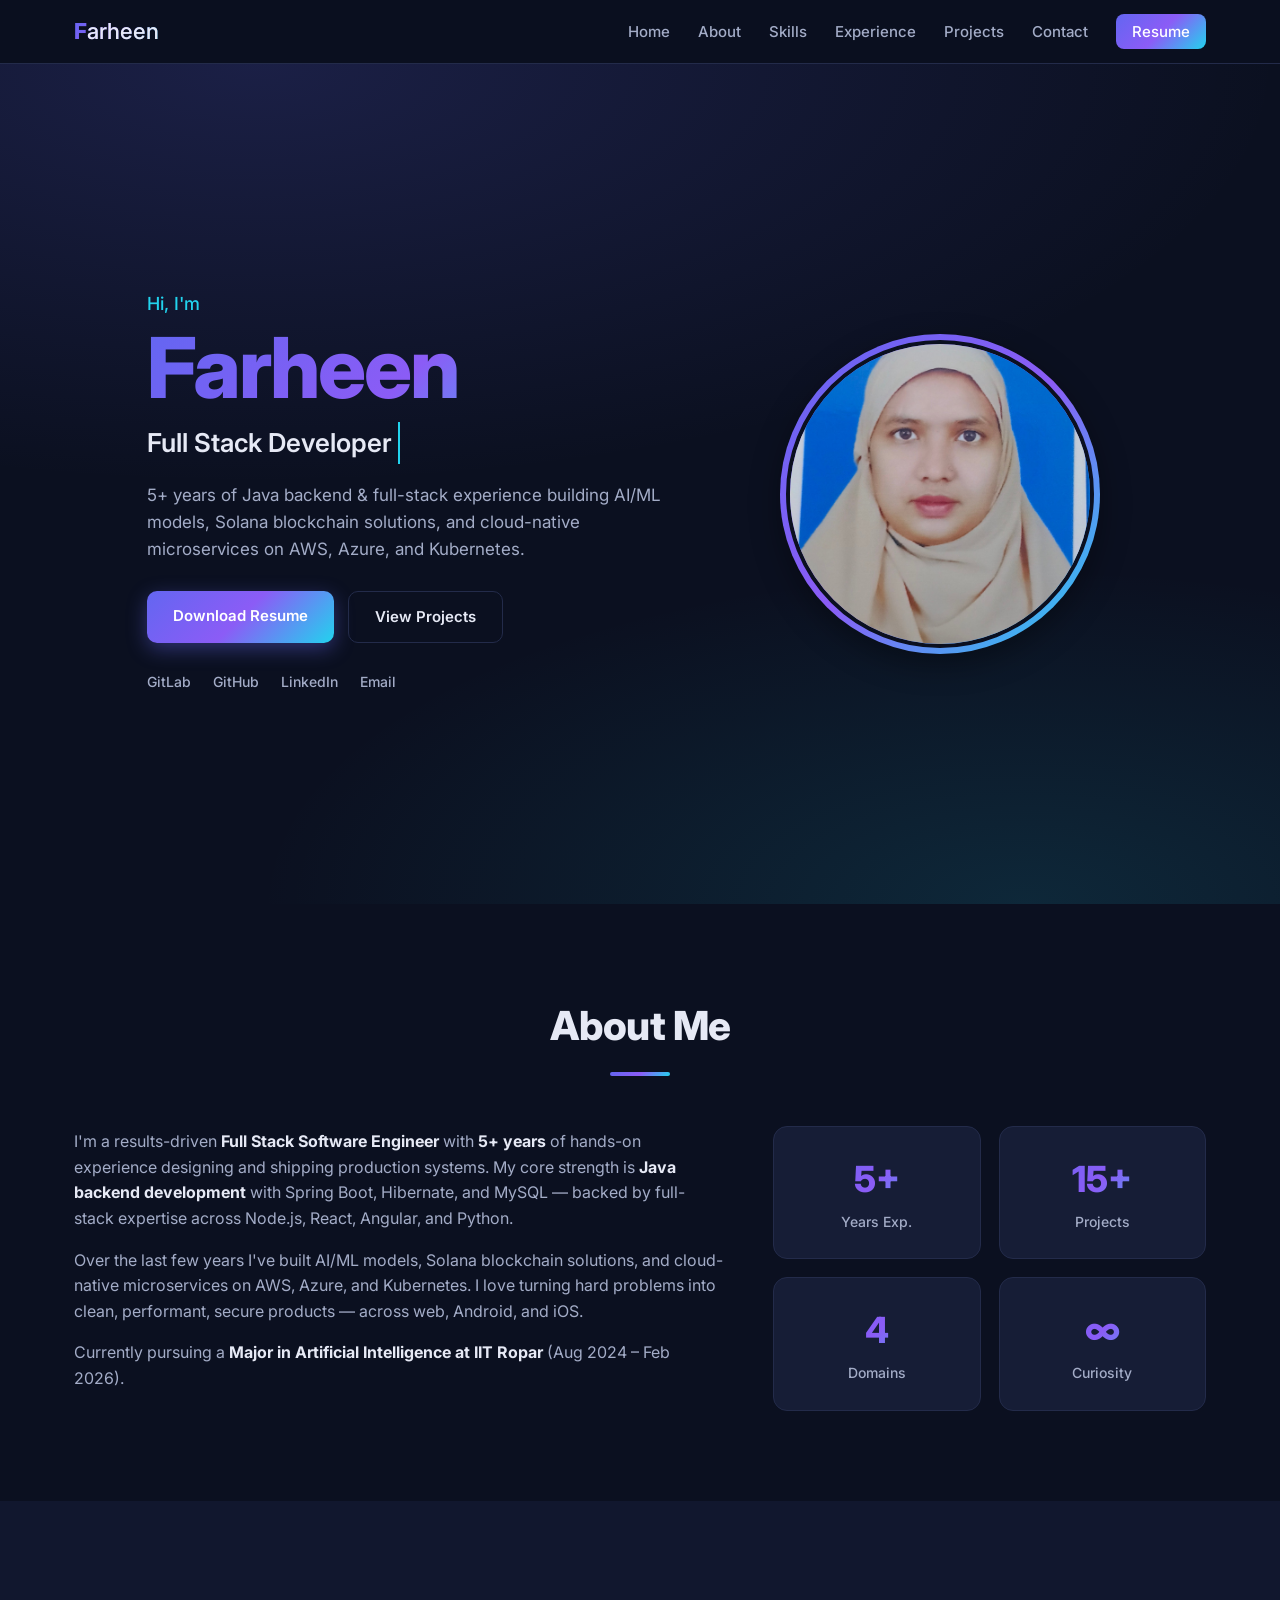
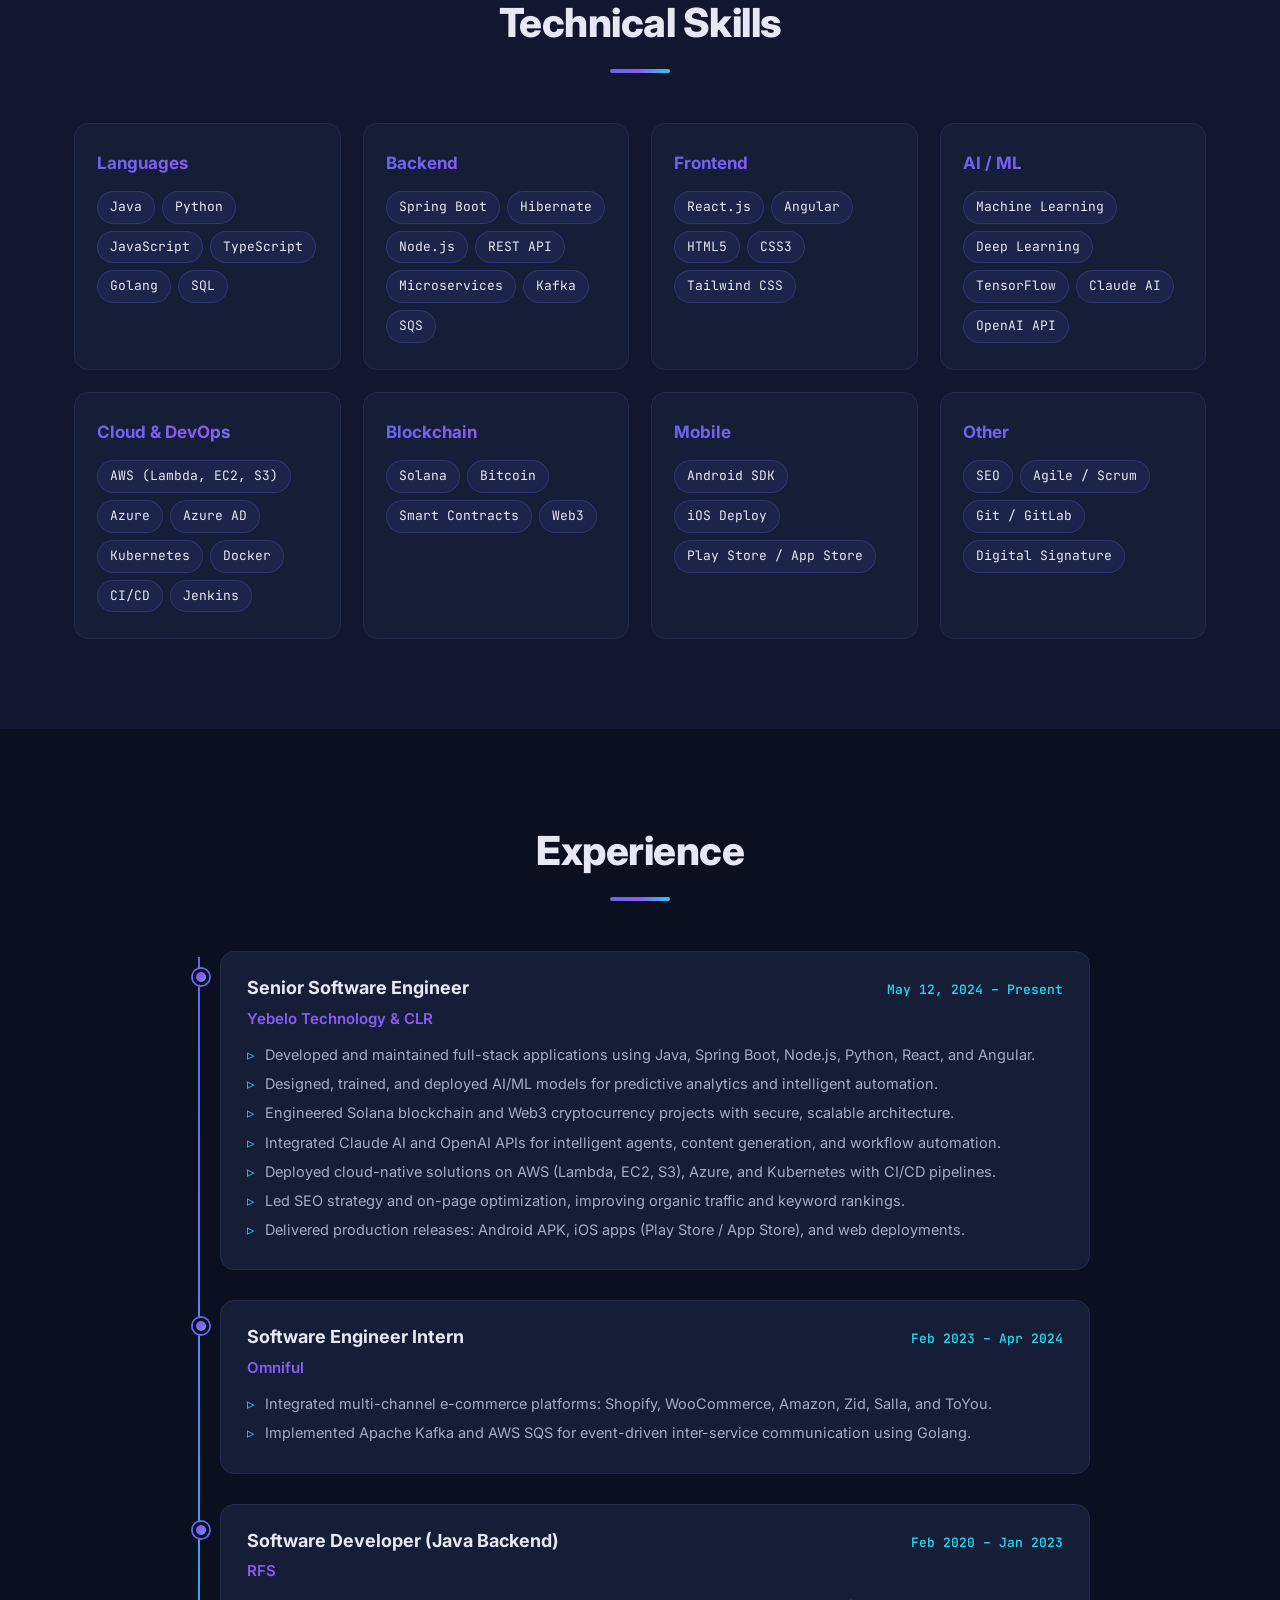
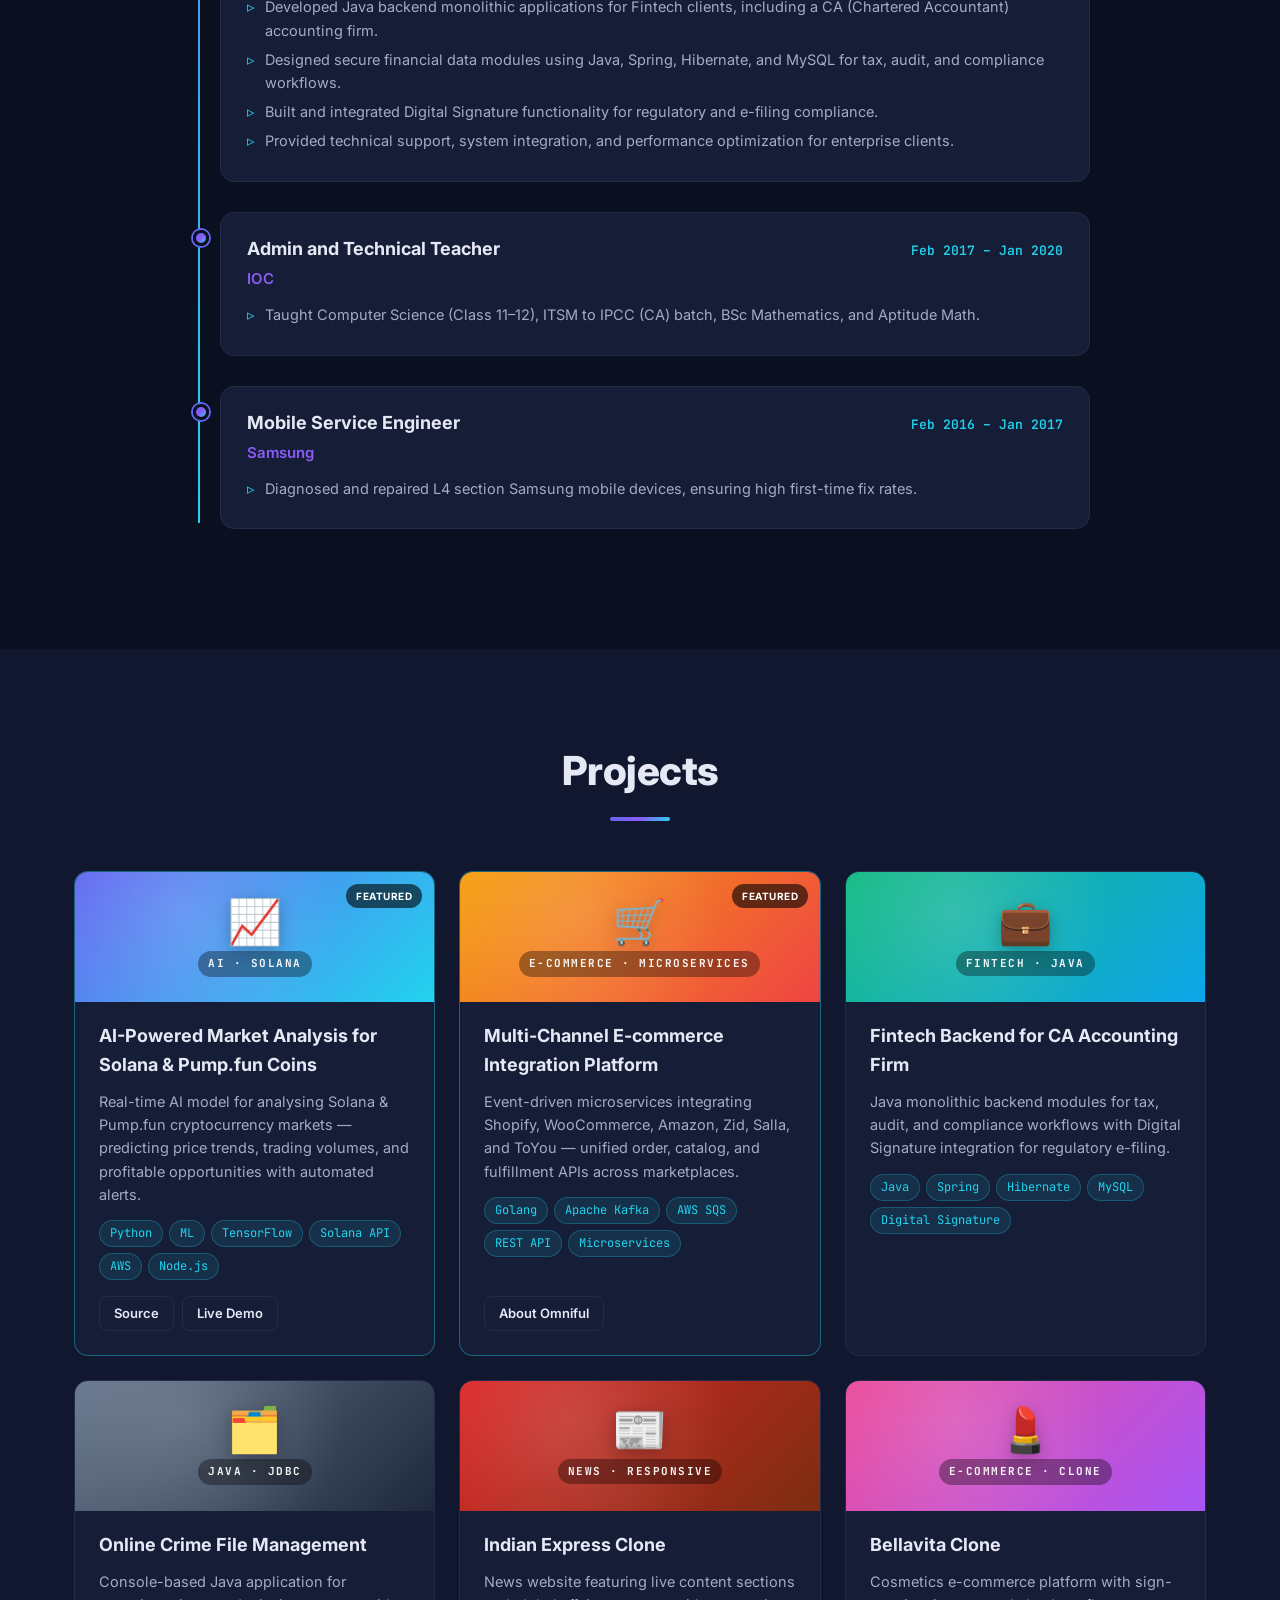
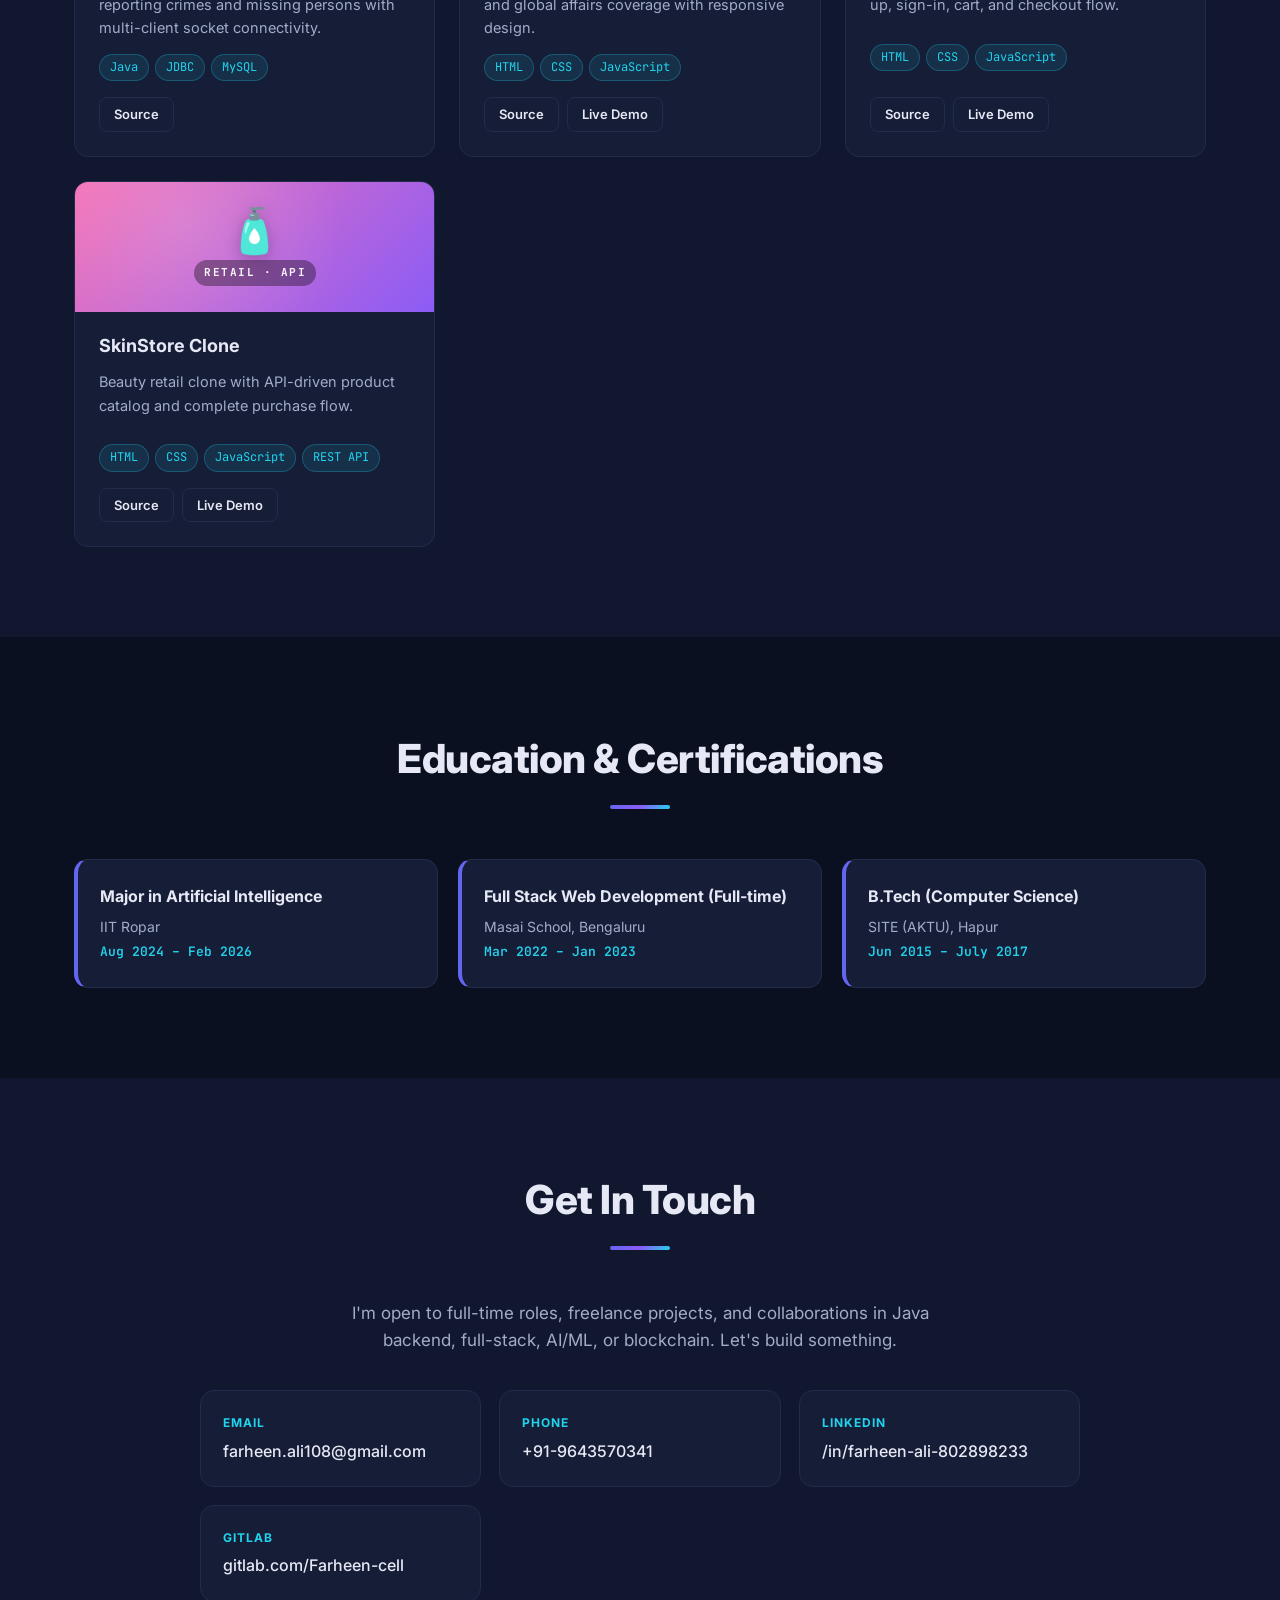
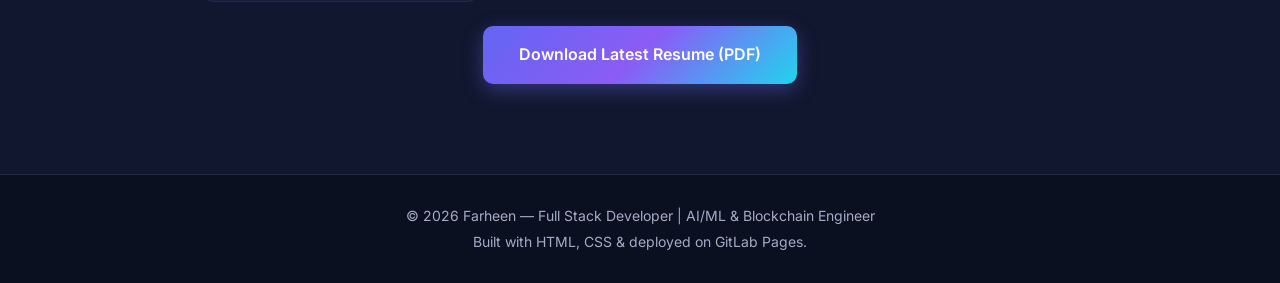
==== index.html @ 952d4a9a "Initial portfolio deployment to GitHub Pages" ====
<!DOCTYPE html>
<html lang="en">
<head>
<meta charset="UTF-8">
<meta name="viewport" content="width=device-width, initial-scale=1.0">
<title>Farheen — Full Stack Developer | AI/ML & Blockchain Engineer</title>
<meta name="description" content="Farheen — Full Stack Software Engineer with 5+ years of experience in Java, Spring Boot, Node.js, React, Python, AI/ML, and Solana blockchain.">
<link rel="stylesheet" href="styles.css">
<link rel="preconnect" href="https://fonts.googleapis.com">
<link rel="preconnect" href="https://fonts.gstatic.com" crossorigin>
<link href="https://fonts.googleapis.com/css2?family=Inter:wght@300;400;500;600;700;800&family=JetBrains+Mono:wght@400;500&display=swap" rel="stylesheet">
</head>
<body>

<!-- NAVIGATION -->
<nav class="nav">
  <div class="nav-inner">
    <a class="logo" href="#home">F<span>arheen</span></a>
    <ul class="nav-links">
      <li><a href="#home">Home</a></li>
      <li><a href="#about">About</a></li>
      <li><a href="#skills">Skills</a></li>
      <li><a href="#experience">Experience</a></li>
      <li><a href="#projects">Projects</a></li>
      <li><a href="#contact">Contact</a></li>
      <li><a class="nav-cta" href="resume/Farheen-Ali-Resume.pdf" target="_blank" rel="noopener">Resume</a></li>
    </ul>
    <button class="nav-toggle" aria-label="Toggle menu">&#9776;</button>
  </div>
</nav>

<!-- HERO -->
<section id="home" class="hero">
  <div class="container hero-grid">
    <div class="hero-text">
      <p class="hero-greet">Hi, I'm</p>
      <h1>Farheen</h1>
      <h2 class="typewriter">Full Stack Developer | AI/ML &amp; Blockchain Engineer</h2>
      <p class="hero-desc">
        5+ years of Java backend &amp; full-stack experience building AI/ML models, Solana blockchain
        solutions, and cloud-native microservices on AWS, Azure, and Kubernetes.
      </p>
      <div class="hero-cta">
        <a class="btn btn-primary" href="resume/Farheen-Ali-Resume.pdf" target="_blank" rel="noopener">Download Resume</a>
        <a class="btn btn-ghost" href="#projects">View Projects</a>
      </div>
      <div class="hero-socials">
        <a href="https://gitlab.com/Farheen-cell" target="_blank" rel="noopener" aria-label="GitLab">GitLab</a>
        <a href="https://github.com/Farheen-CLR" target="_blank" rel="noopener" aria-label="GitHub">GitHub</a>
        <a href="https://www.linkedin.com/in/farheen-ali-802898233" target="_blank" rel="noopener" aria-label="LinkedIn">LinkedIn</a>
        <a href="mailto:farheen.ali108@gmail.com" aria-label="Email">Email</a>
      </div>
    </div>
    <div class="hero-photo">
      <div class="photo-ring">
        <img src="assets/farheen.jpg" alt="Farheen">
      </div>
    </div>
  </div>
</section>

<!-- ABOUT -->
<section id="about" class="section">
  <div class="container">
    <h2 class="section-title">About Me</h2>
    <div class="about-grid">
      <div>
        <p>
          I'm a results-driven <strong>Full Stack Software Engineer</strong> with <strong>5+ years</strong> of
          hands-on experience designing and shipping production systems. My core strength is
          <strong>Java backend development</strong> with Spring Boot, Hibernate, and MySQL — backed by full-stack
          expertise across Node.js, React, Angular, and Python.
        </p>
        <p>
          Over the last few years I've built AI/ML models, Solana blockchain solutions, and cloud-native
          microservices on AWS, Azure, and Kubernetes. I love turning hard problems into clean,
          performant, secure products — across web, Android, and iOS.
        </p>
        <p>
          Currently pursuing a <strong>Major in Artificial Intelligence at IIT Ropar</strong> (Aug 2024 – Feb 2026).
        </p>
      </div>
      <div class="about-stats">
        <div class="stat"><span class="stat-num">5+</span><span class="stat-lbl">Years Exp.</span></div>
        <div class="stat"><span class="stat-num">15+</span><span class="stat-lbl">Projects</span></div>
        <div class="stat"><span class="stat-num">4</span><span class="stat-lbl">Domains</span></div>
        <div class="stat"><span class="stat-num">∞</span><span class="stat-lbl">Curiosity</span></div>
      </div>
    </div>
  </div>
</section>

<!-- SKILLS -->
<section id="skills" class="section section-alt">
  <div class="container">
    <h2 class="section-title">Technical Skills</h2>
    <div class="skills-grid">
      <div class="skill-card">
        <h3>Languages</h3>
        <ul><li>Java</li><li>Python</li><li>JavaScript</li><li>TypeScript</li><li>Golang</li><li>SQL</li></ul>
      </div>
      <div class="skill-card">
        <h3>Backend</h3>
        <ul><li>Spring Boot</li><li>Hibernate</li><li>Node.js</li><li>REST API</li><li>Microservices</li><li>Kafka</li><li>SQS</li></ul>
      </div>
      <div class="skill-card">
        <h3>Frontend</h3>
        <ul><li>React.js</li><li>Angular</li><li>HTML5</li><li>CSS3</li><li>Tailwind CSS</li></ul>
      </div>
      <div class="skill-card">
        <h3>AI / ML</h3>
        <ul><li>Machine Learning</li><li>Deep Learning</li><li>TensorFlow</li><li>Claude AI</li><li>OpenAI API</li></ul>
      </div>
      <div class="skill-card">
        <h3>Cloud &amp; DevOps</h3>
        <ul><li>AWS (Lambda, EC2, S3)</li><li>Azure</li><li>Azure AD</li><li>Kubernetes</li><li>Docker</li><li>CI/CD</li><li>Jenkins</li></ul>
      </div>
      <div class="skill-card">
        <h3>Blockchain</h3>
        <ul><li>Solana</li><li>Bitcoin</li><li>Smart Contracts</li><li>Web3</li></ul>
      </div>
      <div class="skill-card">
        <h3>Mobile</h3>
        <ul><li>Android SDK</li><li>iOS Deploy</li><li>Play Store / App Store</li></ul>
      </div>
      <div class="skill-card">
        <h3>Other</h3>
        <ul><li>SEO</li><li>Agile / Scrum</li><li>Git / GitLab</li><li>Digital Signature</li></ul>
      </div>
    </div>
  </div>
</section>

<!-- EXPERIENCE -->
<section id="experience" class="section">
  <div class="container">
    <h2 class="section-title">Experience</h2>
    <div class="timeline">

      <div class="t-item">
        <div class="t-dot"></div>
        <div class="t-card">
          <div class="t-head">
            <h3>Senior Software Engineer</h3>
            <span class="t-date">May 12, 2024 – Present</span>
          </div>
          <p class="t-company">Yebelo Technology &amp; CLR</p>
          <ul>
            <li>Developed and maintained full-stack applications using Java, Spring Boot, Node.js, Python, React, and Angular.</li>
            <li>Designed, trained, and deployed AI/ML models for predictive analytics and intelligent automation.</li>
            <li>Engineered Solana blockchain and Web3 cryptocurrency projects with secure, scalable architecture.</li>
            <li>Integrated Claude AI and OpenAI APIs for intelligent agents, content generation, and workflow automation.</li>
            <li>Deployed cloud-native solutions on AWS (Lambda, EC2, S3), Azure, and Kubernetes with CI/CD pipelines.</li>
            <li>Led SEO strategy and on-page optimization, improving organic traffic and keyword rankings.</li>
            <li>Delivered production releases: Android APK, iOS apps (Play Store / App Store), and web deployments.</li>
          </ul>
        </div>
      </div>

      <div class="t-item">
        <div class="t-dot"></div>
        <div class="t-card">
          <div class="t-head">
            <h3>Software Engineer Intern</h3>
            <span class="t-date">Feb 2023 – Apr 2024</span>
          </div>
          <p class="t-company">Omniful</p>
          <ul>
            <li>Integrated multi-channel e-commerce platforms: Shopify, WooCommerce, Amazon, Zid, Salla, and ToYou.</li>
            <li>Implemented Apache Kafka and AWS SQS for event-driven inter-service communication using Golang.</li>
          </ul>
        </div>
      </div>

      <div class="t-item">
        <div class="t-dot"></div>
        <div class="t-card">
          <div class="t-head">
            <h3>Software Developer (Java Backend)</h3>
            <span class="t-date">Feb 2020 – Jan 2023</span>
          </div>
          <p class="t-company">RFS</p>
          <ul>
            <li>Developed Java backend monolithic applications for Fintech clients, including a CA (Chartered Accountant) accounting firm.</li>
            <li>Designed secure financial data modules using Java, Spring, Hibernate, and MySQL for tax, audit, and compliance workflows.</li>
            <li>Built and integrated Digital Signature functionality for regulatory and e-filing compliance.</li>
            <li>Provided technical support, system integration, and performance optimization for enterprise clients.</li>
          </ul>
        </div>
      </div>

      <div class="t-item">
        <div class="t-dot"></div>
        <div class="t-card">
          <div class="t-head">
            <h3>Admin and Technical Teacher</h3>
            <span class="t-date">Feb 2017 – Jan 2020</span>
          </div>
          <p class="t-company">IOC</p>
          <ul>
            <li>Taught Computer Science (Class 11–12), ITSM to IPCC (CA) batch, BSc Mathematics, and Aptitude Math.</li>
          </ul>
        </div>
      </div>

      <div class="t-item">
        <div class="t-dot"></div>
        <div class="t-card">
          <div class="t-head">
            <h3>Mobile Service Engineer</h3>
            <span class="t-date">Feb 2016 – Jan 2017</span>
          </div>
          <p class="t-company">Samsung</p>
          <ul>
            <li>Diagnosed and repaired L4 section Samsung mobile devices, ensuring high first-time fix rates.</li>
          </ul>
        </div>
      </div>

    </div>
  </div>
</section>

<!-- PROJECTS -->
<section id="projects" class="section section-alt">
  <div class="container">
    <h2 class="section-title">Projects</h2>
    <div class="projects-grid">

      <article class="proj-card featured">
        <div class="proj-hero hero-ai">
          <span class="hero-emoji">📈</span>
          <span class="hero-label">AI · Solana</span>
        </div>
        <div class="proj-tag">Featured</div>
        <h3>AI-Powered Market Analysis for Solana &amp; Pump.fun Coins</h3>
        <p>Real-time AI model for analysing Solana &amp; Pump.fun cryptocurrency markets — predicting price trends, trading volumes, and profitable opportunities with automated alerts.</p>
        <ul class="stack"><li>Python</li><li>ML</li><li>TensorFlow</li><li>Solana API</li><li>AWS</li><li>Node.js</li></ul>
        <div class="proj-links">
          <a href="https://gitlab.com/Farheen-cell/my-ai-projects" target="_blank" rel="noopener">Source</a>
          <a href="https://farheen-cell-my-ai-projects.onrender.com" target="_blank" rel="noopener">Live Demo</a>
        </div>
      </article>

      <article class="proj-card featured">
        <div class="proj-hero hero-ecom">
          <span class="hero-emoji">🛒</span>
          <span class="hero-label">E-commerce · Microservices</span>
        </div>
        <div class="proj-tag">Featured</div>
        <h3>Multi-Channel E-commerce Integration Platform</h3>
        <p>Event-driven microservices integrating Shopify, WooCommerce, Amazon, Zid, Salla, and ToYou — unified order, catalog, and fulfillment APIs across marketplaces.</p>
        <ul class="stack"><li>Golang</li><li>Apache Kafka</li><li>AWS SQS</li><li>REST API</li><li>Microservices</li></ul>
        <div class="proj-links">
          <a href="https://www.omniful.com" target="_blank" rel="noopener">About Omniful</a>
        </div>
      </article>

      <article class="proj-card">
        <div class="proj-hero hero-fintech">
          <span class="hero-emoji">💼</span>
          <span class="hero-label">Fintech · Java</span>
        </div>
        <h3>Fintech Backend for CA Accounting Firm</h3>
        <p>Java monolithic backend modules for tax, audit, and compliance workflows with Digital Signature integration for regulatory e-filing.</p>
        <ul class="stack"><li>Java</li><li>Spring</li><li>Hibernate</li><li>MySQL</li><li>Digital Signature</li></ul>
      </article>

      <article class="proj-card">
        <div class="proj-hero hero-crime">
          <span class="hero-emoji">🗂️</span>
          <span class="hero-label">Java · JDBC</span>
        </div>
        <h3>Online Crime File Management</h3>
        <p>Console-based Java application for reporting crimes and missing persons with multi-client socket connectivity.</p>
        <ul class="stack"><li>Java</li><li>JDBC</li><li>MySQL</li></ul>
        <div class="proj-links">
          <a href="https://github.com/Farheen-CLR/ultra-magic-8688" target="_blank" rel="noopener">Source</a>
        </div>
      </article>

      <article class="proj-card">
        <div class="proj-hero hero-news">
          <span class="hero-emoji">📰</span>
          <span class="hero-label">News · Responsive</span>
        </div>
        <h3>Indian Express Clone</h3>
        <p>News website featuring live content sections and global affairs coverage with responsive design.</p>
        <ul class="stack"><li>HTML</li><li>CSS</li><li>JavaScript</li></ul>
        <div class="proj-links">
          <a href="https://github.com/Farheen-CLR/Indian-Express-clone" target="_blank" rel="noopener">Source</a>
          <a href="https://farheen-clr.github.io/Indian-Express-clone/" target="_blank" rel="noopener">Live Demo</a>
        </div>
      </article>

      <article class="proj-card">
        <div class="proj-hero hero-cosmetics">
          <span class="hero-emoji">💄</span>
          <span class="hero-label">E-commerce · Clone</span>
        </div>
        <h3>Bellavita Clone</h3>
        <p>Cosmetics e-commerce platform with sign-up, sign-in, cart, and checkout flow.</p>
        <ul class="stack"><li>HTML</li><li>CSS</li><li>JavaScript</li></ul>
        <div class="proj-links">
          <a href="https://github.com/Farheen-CLR/bellavitaproject1" target="_blank" rel="noopener">Source</a>
          <a href="https://farheen-clr.github.io/bellavitaproject1/" target="_blank" rel="noopener">Live Demo</a>
        </div>
      </article>

      <article class="proj-card">
        <div class="proj-hero hero-beauty">
          <span class="hero-emoji">🧴</span>
          <span class="hero-label">Retail · API</span>
        </div>
        <h3>SkinStore Clone</h3>
        <p>Beauty retail clone with API-driven product catalog and complete purchase flow.</p>
        <ul class="stack"><li>HTML</li><li>CSS</li><li>JavaScript</li><li>REST API</li></ul>
        <div class="proj-links">
          <a href="https://github.com/Farheen-CLR/rhetorical-division-3531" target="_blank" rel="noopener">Source</a>
          <a href="https://farheen-clr.github.io/rhetorical-division-3531/" target="_blank" rel="noopener">Live Demo</a>
        </div>
      </article>

    </div>
  </div>
</section>

<!-- EDUCATION & CERTIFICATIONS -->
<section id="education" class="section">
  <div class="container">
    <h2 class="section-title">Education &amp; Certifications</h2>
    <div class="edu-grid">
      <div class="edu-card">
        <h3>Major in Artificial Intelligence</h3>
        <p class="inst">IIT Ropar</p>
        <p class="date">Aug 2024 – Feb 2026</p>
      </div>
      <div class="edu-card">
        <h3>Full Stack Web Development (Full-time)</h3>
        <p class="inst">Masai School, Bengaluru</p>
        <p class="date">Mar 2022 – Jan 2023</p>
      </div>
      <div class="edu-card">
        <h3>B.Tech (Computer Science)</h3>
        <p class="inst">SITE (AKTU), Hapur</p>
        <p class="date">Jun 2015 – July 2017</p>
      </div>
    </div>
  </div>
</section>

<!-- CONTACT -->
<section id="contact" class="section section-alt">
  <div class="container contact-wrap">
    <h2 class="section-title">Get In Touch</h2>
    <p class="contact-lead">I'm open to full-time roles, freelance projects, and collaborations in Java backend, full-stack, AI/ML, or blockchain. Let's build something.</p>
    <div class="contact-grid">
      <a class="contact-card" href="mailto:farheen.ali108@gmail.com">
        <div class="c-label">Email</div>
        <div class="c-value">farheen.ali108@gmail.com</div>
      </a>
      <a class="contact-card" href="tel:+919643570341">
        <div class="c-label">Phone</div>
        <div class="c-value">+91-9643570341</div>
      </a>
      <a class="contact-card" href="https://www.linkedin.com/in/farheen-ali-802898233" target="_blank" rel="noopener">
        <div class="c-label">LinkedIn</div>
        <div class="c-value">/in/farheen-ali-802898233</div>
      </a>
      <a class="contact-card" href="https://gitlab.com/Farheen-cell" target="_blank" rel="noopener">
        <div class="c-label">GitLab</div>
        <div class="c-value">gitlab.com/Farheen-cell</div>
      </a>
    </div>
    <a class="btn btn-primary big" href="resume/Farheen-Ali-Resume.pdf" target="_blank" rel="noopener">Download Latest Resume (PDF)</a>
  </div>
</section>

<footer class="footer">
  <div class="container">
    <p>&copy; <span id="year"></span> Farheen — Full Stack Developer | AI/ML &amp; Blockchain Engineer</p>
    <p class="footer-sub">Built with HTML, CSS &amp; deployed on GitLab Pages.</p>
  </div>
</footer>

<script src="script.js"></script>
</body>
</html>
---- styles.css ----
/* ============ RESET & BASE ============ */
*, *::before, *::after { box-sizing: border-box; margin: 0; padding: 0; }
html { scroll-behavior: smooth; }
:root {
  --bg: #0b1020;
  --bg-alt: #11172e;
  --surface: #161d36;
  --primary: #6366f1;
  --primary-2: #8b5cf6;
  --accent: #22d3ee;
  --text: #e6e9f5;
  --text-dim: #a3acc7;
  --border: #232b4a;
  --gradient: linear-gradient(135deg, #6366f1 0%, #8b5cf6 50%, #22d3ee 100%);
  --shadow: 0 10px 30px rgba(0,0,0,0.35);
  --radius: 14px;
}
body {
  font-family: 'Inter', -apple-system, BlinkMacSystemFont, 'Segoe UI', sans-serif;
  background: var(--bg);
  color: var(--text);
  line-height: 1.6;
  overflow-x: hidden;
}
img { max-width: 100%; display: block; }
a { color: var(--accent); text-decoration: none; transition: color 0.2s; }
a:hover { color: var(--primary-2); }
ul { list-style: none; }
.container { max-width: 1180px; margin: 0 auto; padding: 0 24px; }

/* ============ NAV ============ */
.nav {
  position: sticky; top: 0; z-index: 50;
  background: rgba(11,16,32,0.85);
  backdrop-filter: blur(12px);
  border-bottom: 1px solid var(--border);
}
.nav-inner {
  max-width: 1180px; margin: 0 auto; padding: 14px 24px;
  display: flex; align-items: center; justify-content: space-between;
}
.logo {
  font-weight: 800; font-size: 22px;
  background: var(--gradient); -webkit-background-clip: text; background-clip: text; color: transparent;
}
.logo span { color: var(--text); -webkit-text-fill-color: var(--text); font-weight: 500; }
.nav-links { display: flex; gap: 28px; align-items: center; }
.nav-links a { color: var(--text-dim); font-weight: 500; font-size: 15px; }
.nav-links a:hover { color: var(--text); }
.nav-cta {
  padding: 8px 16px; border-radius: 8px;
  background: var(--gradient); color: #fff !important; font-weight: 600;
}
.nav-cta:hover { opacity: 0.9; }
.nav-toggle {
  display: none; background: none; border: none; color: var(--text);
  font-size: 24px; cursor: pointer;
}

/* ============ HERO ============ */
.hero {
  min-height: calc(100vh - 60px);
  display: flex; align-items: center;
  padding: 80px 0 60px;
  background:
    radial-gradient(ellipse 80% 50% at 20% 0%, rgba(99,102,241,0.18), transparent),
    radial-gradient(ellipse 60% 40% at 80% 100%, rgba(34,211,238,0.12), transparent),
    var(--bg);
}
.hero-grid {
  display: grid; grid-template-columns: 1.4fr 1fr; gap: 60px; align-items: center;
}
.hero-greet { color: var(--accent); font-weight: 500; font-size: 18px; margin-bottom: 8px; }
.hero h1 {
  font-size: clamp(48px, 8vw, 84px); font-weight: 800; line-height: 1; letter-spacing: -2px;
  background: var(--gradient); -webkit-background-clip: text; background-clip: text; color: transparent;
  margin-bottom: 12px;
}
.typewriter {
  font-size: clamp(18px, 2.4vw, 26px); font-weight: 600; color: var(--text); margin-bottom: 18px;
  border-right: 2px solid var(--accent); padding-right: 6px;
  white-space: nowrap; overflow: hidden; max-width: max-content;
  animation: blink 0.8s step-end infinite;
}
@keyframes blink { 50% { border-color: transparent; } }
.hero-desc { color: var(--text-dim); font-size: 17px; max-width: 540px; margin-bottom: 28px; }
.hero-cta { display: flex; gap: 14px; flex-wrap: wrap; margin-bottom: 28px; }
.btn {
  display: inline-block; padding: 13px 26px; border-radius: 10px;
  font-weight: 600; font-size: 15px; cursor: pointer; border: none; transition: transform 0.15s, box-shadow 0.2s;
}
.btn:hover { transform: translateY(-2px); }
.btn-primary { background: var(--gradient); color: #fff !important; box-shadow: 0 6px 20px rgba(99,102,241,0.4); }
.btn-primary:hover { box-shadow: 0 10px 28px rgba(99,102,241,0.55); }
.btn-ghost { background: transparent; border: 1.5px solid var(--border); color: var(--text); }
.btn-ghost:hover { border-color: var(--accent); color: var(--accent); }
.btn.big { padding: 16px 36px; font-size: 16px; margin-top: 24px; }
.hero-socials { display: flex; gap: 22px; flex-wrap: wrap; }
.hero-socials a {
  color: var(--text-dim); font-weight: 500; font-size: 14px; padding-bottom: 4px;
  border-bottom: 1.5px solid transparent; transition: all 0.2s;
}
.hero-socials a:hover { color: var(--accent); border-color: var(--accent); }

.hero-photo { display: flex; justify-content: center; }
.photo-ring {
  width: 320px; height: 320px; border-radius: 50%;
  padding: 6px; background: var(--gradient);
  box-shadow: var(--shadow);
  animation: float 6s ease-in-out infinite;
}
.photo-ring img {
  width: 100%; height: 100%; border-radius: 50%; object-fit: cover;
  border: 4px solid var(--bg);
}
@keyframes float { 0%,100% { transform: translateY(0); } 50% { transform: translateY(-12px); } }

/* ============ SECTIONS ============ */
.section { padding: 90px 0; }
.section-alt { background: var(--bg-alt); }
.section-title {
  font-size: clamp(28px, 4vw, 40px); font-weight: 800; text-align: center;
  margin-bottom: 50px; letter-spacing: -0.5px;
}
.section-title::after {
  content: ''; display: block; width: 60px; height: 4px; margin: 14px auto 0;
  background: var(--gradient); border-radius: 2px;
}

/* ============ ABOUT ============ */
.about-grid { display: grid; grid-template-columns: 1.5fr 1fr; gap: 50px; align-items: center; }
.about-grid p { color: var(--text-dim); margin-bottom: 16px; font-size: 16px; }
.about-grid strong { color: var(--text); }
.about-stats { display: grid; grid-template-columns: 1fr 1fr; gap: 18px; }
.stat {
  background: var(--surface); border: 1px solid var(--border); padding: 24px 18px;
  border-radius: var(--radius); text-align: center; transition: transform 0.2s, border-color 0.2s;
}
.stat:hover { transform: translateY(-4px); border-color: var(--primary); }
.stat-num {
  display: block; font-size: 36px; font-weight: 800;
  background: var(--gradient); -webkit-background-clip: text; background-clip: text; color: transparent;
}
.stat-lbl { color: var(--text-dim); font-size: 14px; font-weight: 500; }

/* ============ SKILLS ============ */
.skills-grid { display: grid; grid-template-columns: repeat(auto-fit, minmax(240px, 1fr)); gap: 22px; }
.skill-card {
  background: var(--surface); border: 1px solid var(--border); border-radius: var(--radius);
  padding: 26px 22px; transition: transform 0.2s, border-color 0.2s, box-shadow 0.2s;
}
.skill-card:hover { transform: translateY(-4px); border-color: var(--primary); box-shadow: var(--shadow); }
.skill-card h3 {
  font-size: 17px; font-weight: 700; margin-bottom: 14px;
  background: var(--gradient); -webkit-background-clip: text; background-clip: text; color: transparent;
}
.skill-card ul { display: flex; flex-wrap: wrap; gap: 7px; }
.skill-card li {
  background: rgba(99,102,241,0.1); color: var(--text); font-size: 13px;
  padding: 5px 12px; border-radius: 100px; border: 1px solid rgba(99,102,241,0.25);
  font-family: 'JetBrains Mono', monospace;
}

/* ============ EXPERIENCE TIMELINE ============ */
.timeline { position: relative; max-width: 900px; margin: 0 auto; padding-left: 30px; }
.timeline::before {
  content: ''; position: absolute; left: 8px; top: 6px; bottom: 6px;
  width: 2px; background: linear-gradient(to bottom, var(--primary), var(--accent));
}
.t-item { position: relative; margin-bottom: 30px; }
.t-dot {
  position: absolute; left: -27px; top: 18px; width: 16px; height: 16px;
  border-radius: 50%; background: var(--gradient); border: 3px solid var(--bg);
  box-shadow: 0 0 0 2px var(--primary);
}
.t-card {
  background: var(--surface); border: 1px solid var(--border); border-radius: var(--radius);
  padding: 22px 26px; transition: transform 0.2s, border-color 0.2s;
}
.t-card:hover { transform: translateX(4px); border-color: var(--primary); }
.t-head { display: flex; justify-content: space-between; align-items: baseline; flex-wrap: wrap; gap: 6px; }
.t-head h3 { font-size: 18px; font-weight: 700; color: var(--text); }
.t-date {
  font-size: 13px; color: var(--accent); font-weight: 600;
  font-family: 'JetBrains Mono', monospace;
}
.t-company { color: var(--primary-2); font-weight: 600; margin: 4px 0 12px; font-size: 15px; }
.t-card ul li {
  color: var(--text-dim); font-size: 14.5px; padding-left: 18px; position: relative; margin-bottom: 6px;
}
.t-card ul li::before { content: '▹'; position: absolute; left: 0; color: var(--accent); }

/* ============ PROJECTS ============ */
.projects-grid { display: grid; grid-template-columns: repeat(auto-fit, minmax(310px, 1fr)); gap: 24px; }
.proj-card {
  background: var(--surface); border: 1px solid var(--border); border-radius: var(--radius);
  padding: 0 0 24px 0; transition: transform 0.2s, border-color 0.2s, box-shadow 0.2s; position: relative;
  overflow: hidden; display: flex; flex-direction: column;
}
.proj-card:hover { transform: translateY(-6px); border-color: var(--primary); box-shadow: var(--shadow); }
.proj-card.featured { border-color: rgba(34,211,238,0.4); }

/* Hero image block - gradient with emoji + label */
.proj-hero {
  height: 130px; display: flex; flex-direction: column; align-items: center; justify-content: center;
  gap: 8px; position: relative; overflow: hidden;
}
.proj-hero::before {
  content: ''; position: absolute; inset: 0;
  background: radial-gradient(circle at 30% 30%, rgba(255,255,255,0.15), transparent 60%);
  pointer-events: none;
}
.hero-emoji { font-size: 44px; line-height: 1; filter: drop-shadow(0 4px 8px rgba(0,0,0,0.25)); }
.hero-label {
  font-size: 11px; font-weight: 700; color: rgba(255,255,255,0.95);
  letter-spacing: 1.5px; text-transform: uppercase;
  font-family: 'JetBrains Mono', monospace;
  background: rgba(0,0,0,0.35); padding: 4px 10px; border-radius: 100px; backdrop-filter: blur(4px);
}
.hero-ai       { background: linear-gradient(135deg, #6366f1 0%, #22d3ee 100%); }
.hero-ecom     { background: linear-gradient(135deg, #f59e0b 0%, #ef4444 100%); }
.hero-fintech  { background: linear-gradient(135deg, #10b981 0%, #0ea5e9 100%); }
.hero-crime    { background: linear-gradient(135deg, #64748b 0%, #1e293b 100%); }
.hero-news     { background: linear-gradient(135deg, #dc2626 0%, #7c2d12 100%); }
.hero-cosmetics{ background: linear-gradient(135deg, #ec4899 0%, #a855f7 100%); }
.hero-beauty   { background: linear-gradient(135deg, #f472b6 0%, #8b5cf6 100%); }

.proj-tag {
  position: absolute; top: 12px; right: 12px; font-size: 10px; font-weight: 700; z-index: 2;
  background: rgba(0,0,0,0.6); color: #fff; padding: 4px 10px; border-radius: 100px;
  letter-spacing: 0.5px; text-transform: uppercase; backdrop-filter: blur(4px);
}
.proj-card h3 {
  font-size: 18px; font-weight: 700; color: var(--text); margin: 20px 24px 10px 24px;
}
.proj-card p { color: var(--text-dim); font-size: 14.5px; margin: 0 24px 14px 24px; min-height: 60px; }
.stack { display: flex; flex-wrap: wrap; gap: 6px; margin: 0 24px 16px 24px; }
.stack li {
  background: rgba(34,211,238,0.1); color: var(--accent); font-size: 12px;
  padding: 3px 10px; border-radius: 100px; font-family: 'JetBrains Mono', monospace;
  border: 1px solid rgba(34,211,238,0.25);
}
.proj-links { margin: 0 24px; display: flex; gap: 8px; flex-wrap: wrap; margin-top: auto; }
.proj-links a {
  display: inline-block; padding: 6px 14px; border: 1px solid var(--border);
  border-radius: 8px; font-size: 13px; font-weight: 600; color: var(--text);
}
.proj-links a:hover { border-color: var(--accent); color: var(--accent); }

/* ============ EDUCATION ============ */
.edu-grid { display: grid; grid-template-columns: repeat(auto-fit, minmax(240px, 1fr)); gap: 20px; }
.edu-card {
  background: var(--surface); border: 1px solid var(--border); border-radius: var(--radius);
  padding: 24px 22px; border-left: 4px solid var(--primary); transition: transform 0.2s;
}
.edu-card:hover { transform: translateY(-4px); }
.edu-card h3 { font-size: 16px; font-weight: 700; color: var(--text); margin-bottom: 6px; }
.edu-card .inst { color: var(--text-dim); font-size: 14px; margin-bottom: 4px; }
.edu-card .date {
  color: var(--accent); font-size: 13px; font-weight: 600; font-family: 'JetBrains Mono', monospace;
}

/* ============ CONTACT ============ */
.contact-wrap { text-align: center; }
.contact-lead { color: var(--text-dim); font-size: 17px; max-width: 600px; margin: 0 auto 36px; }
.contact-grid { display: grid; grid-template-columns: repeat(auto-fit, minmax(220px, 1fr)); gap: 18px; max-width: 880px; margin: 0 auto; }
.contact-card {
  background: var(--surface); border: 1px solid var(--border); border-radius: var(--radius);
  padding: 22px; text-align: left; transition: transform 0.2s, border-color 0.2s; color: var(--text);
}
.contact-card:hover { transform: translateY(-4px); border-color: var(--accent); color: var(--text); }
.c-label {
  font-size: 12px; color: var(--accent); font-weight: 700; letter-spacing: 1px;
  text-transform: uppercase; margin-bottom: 6px;
}
.c-value { color: var(--text); font-weight: 500; word-break: break-all; }

/* ============ FOOTER ============ */
.footer {
  background: var(--bg); border-top: 1px solid var(--border);
  padding: 30px 0; text-align: center;
}
.footer p { color: var(--text-dim); font-size: 14px; }
.footer-sub { font-size: 12px; margin-top: 4px; }

/* ============ RESPONSIVE ============ */
@media (max-width: 900px) {
  .nav-toggle { display: block; }
  .nav-links {
    position: absolute; top: 100%; right: 0; flex-direction: column; gap: 0;
    background: var(--bg-alt); border: 1px solid var(--border); border-radius: 0 0 12px 12px;
    padding: 14px 0; min-width: 200px; display: none;
  }
  .nav-links.open { display: flex; }
  .nav-links li { width: 100%; }
  .nav-links a { display: block; padding: 10px 22px; }
  .hero-grid { grid-template-columns: 1fr; gap: 40px; text-align: center; }
  .hero-cta, .hero-socials { justify-content: center; }
  .photo-ring { width: 240px; height: 240px; }
  .typewriter { white-space: normal; max-width: 100%; border-right: none; animation: none; }
  .about-grid { grid-template-columns: 1fr; }
  .t-head { flex-direction: column; }
}
@media (max-width: 480px) {
  .section { padding: 60px 0; }
  .hero { padding: 60px 0 40px; }
  .photo-ring { width: 200px; height: 200px; }
}
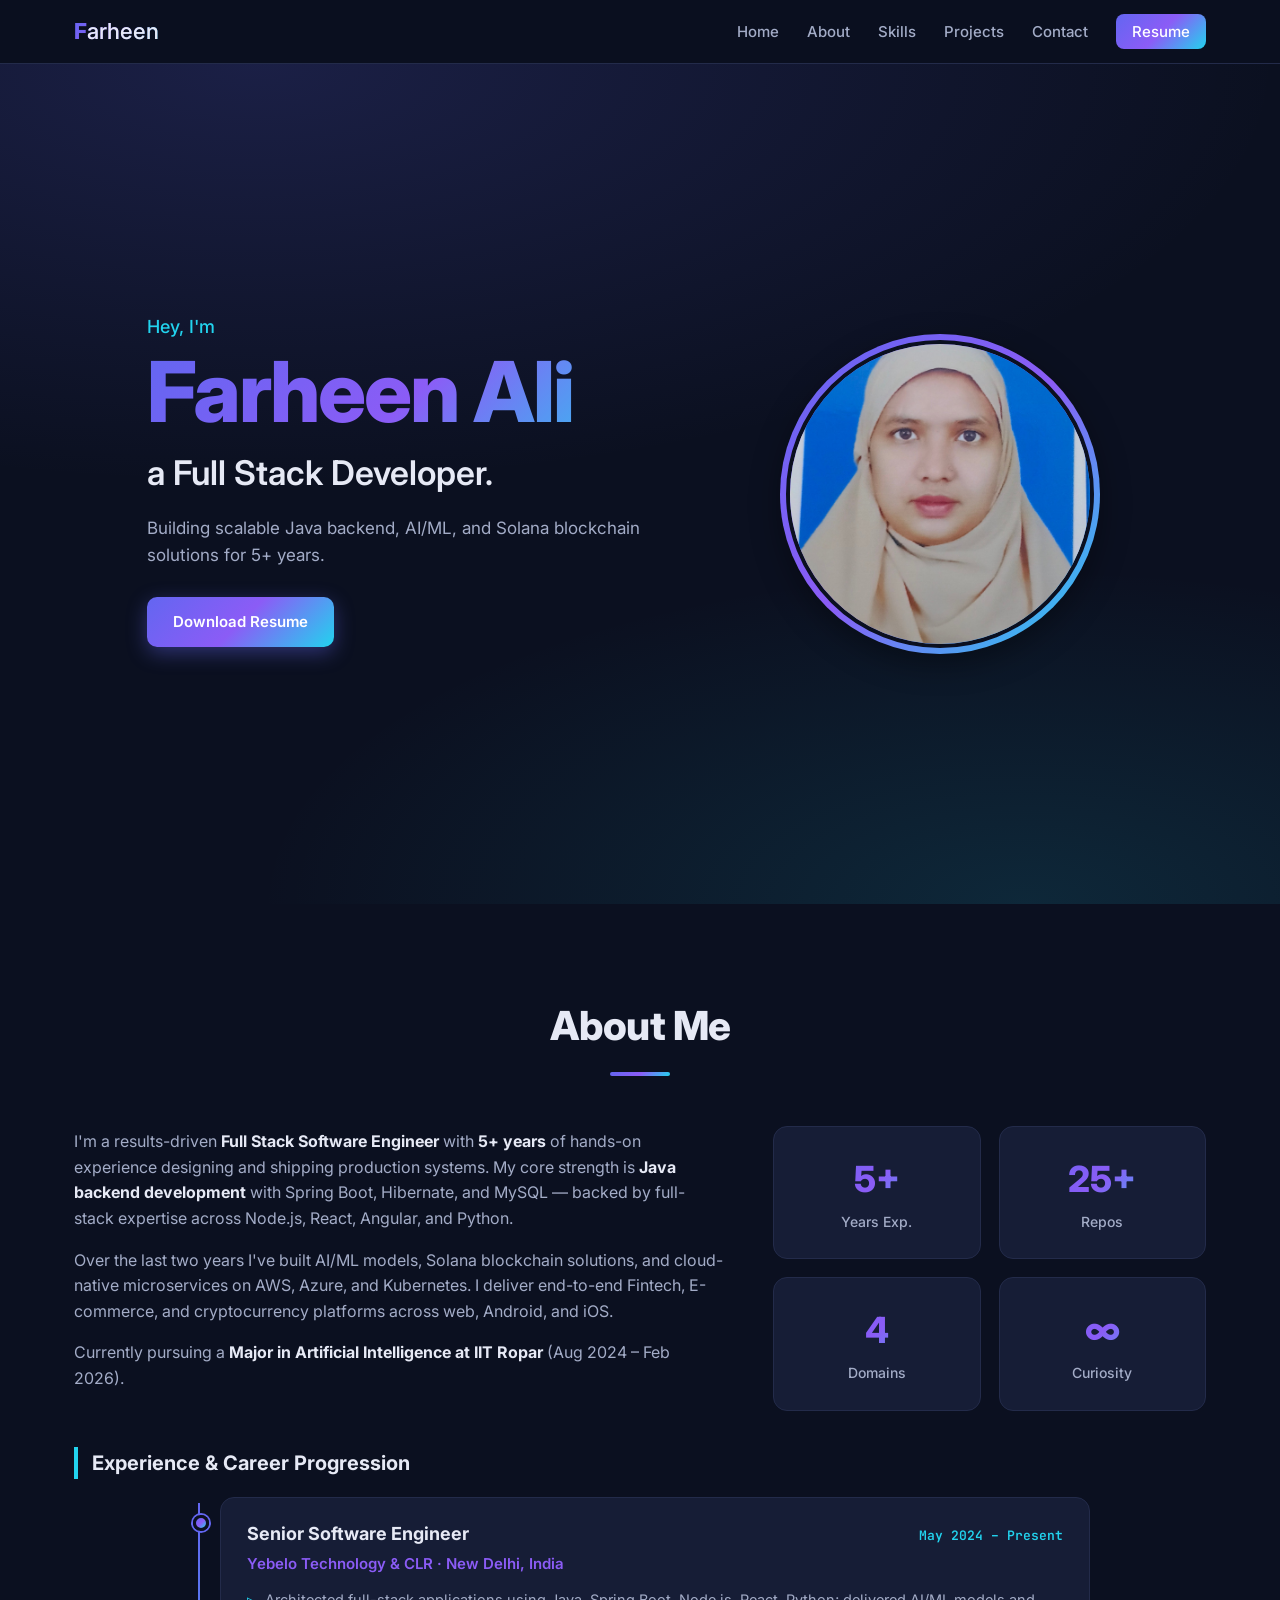
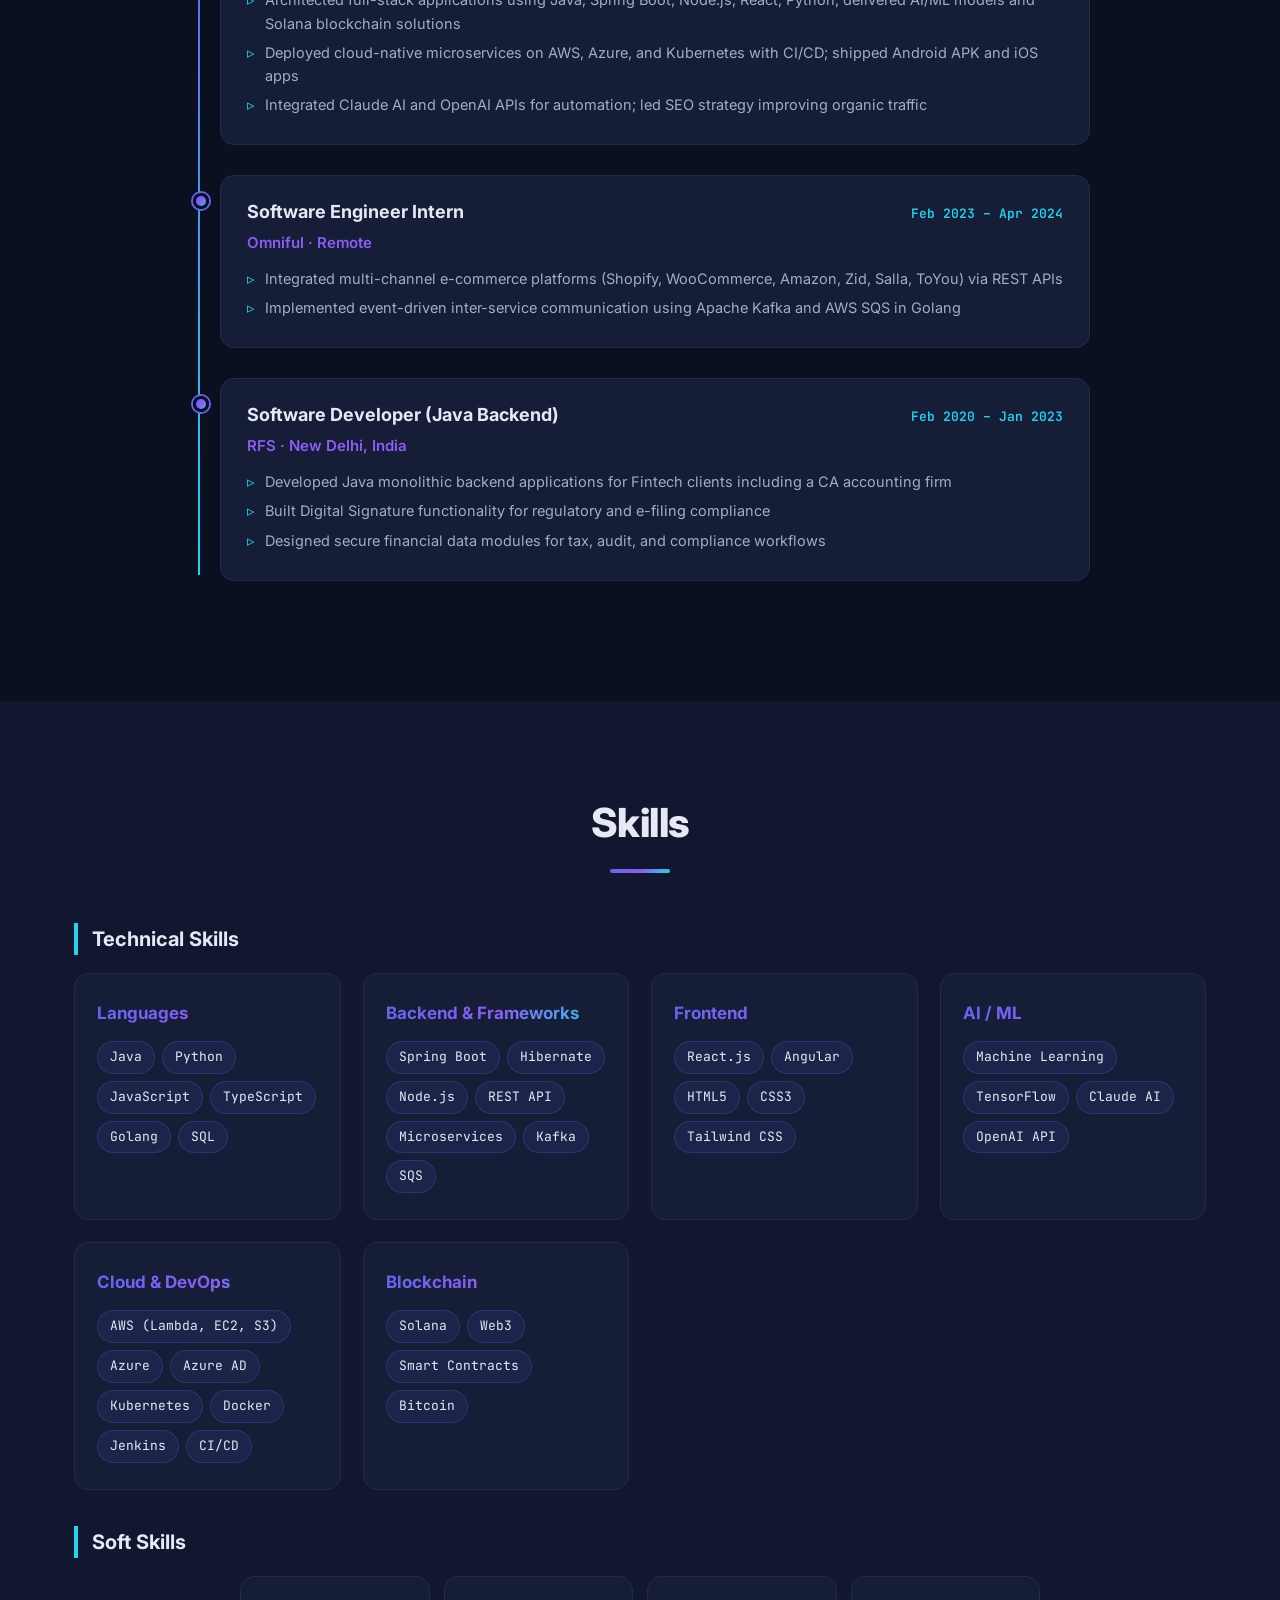
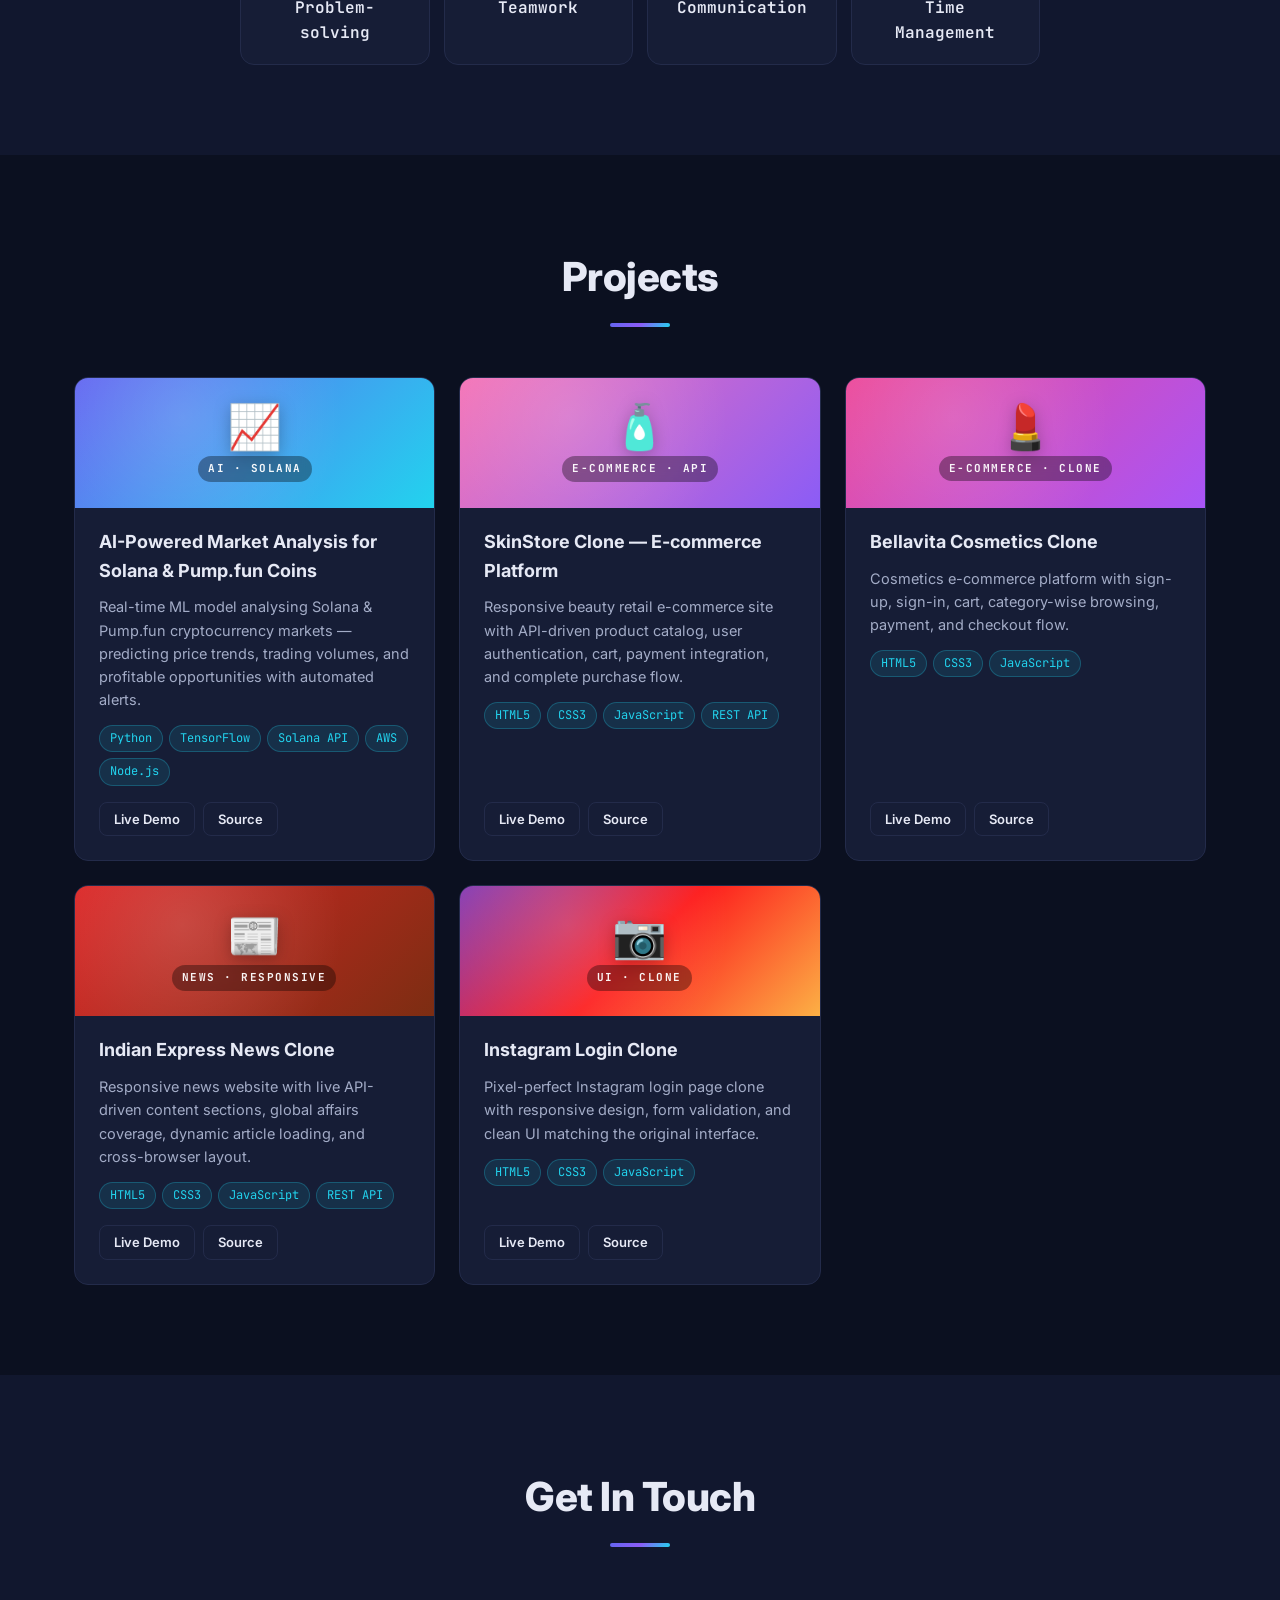
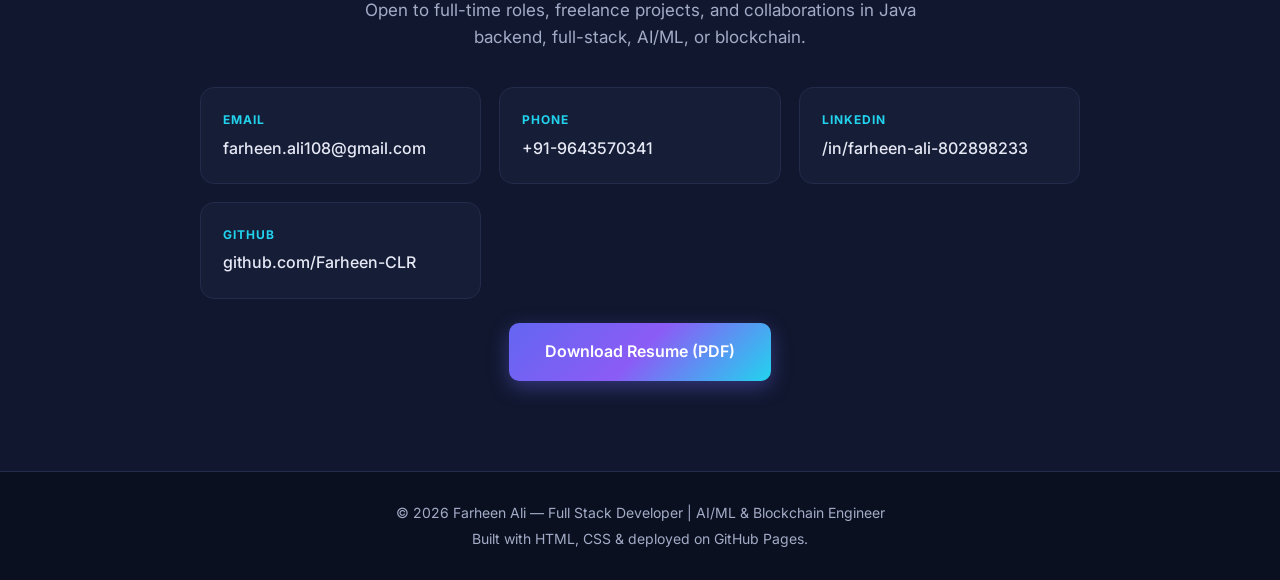
==== commit fe35d1c0: "RPG feedback fixes: nav order, auto-download resume, soft skills, single-column B&W resume, 5 projec" ====
--- a/index.html
+++ b/index.html
@@ -3,8 +3,8 @@
 <head>
 <meta charset="UTF-8">
 <meta name="viewport" content="width=device-width, initial-scale=1.0">
-<title>Farheen — Full Stack Developer | AI/ML & Blockchain Engineer</title>
-<meta name="description" content="Farheen — Full Stack Software Engineer with 5+ years of experience in Java, Spring Boot, Node.js, React, Python, AI/ML, and Solana blockchain.">
+<title>Farheen Ali — Full Stack Developer | AI/ML & Blockchain Engineer</title>
+<meta name="description" content="Farheen Ali — Full Stack Software Engineer with 5+ years of experience in Java, Spring Boot, Node.js, React, Python, AI/ML, and Solana blockchain.">
 <link rel="stylesheet" href="styles.css">
 <link rel="preconnect" href="https://fonts.googleapis.com">
 <link rel="preconnect" href="https://fonts.gstatic.com" crossorigin>
@@ -12,7 +12,7 @@
 </head>
 <body>
 
-<!-- NAVIGATION -->
+<!-- NAVIGATION (sticky) -->
 <nav class="nav">
   <div class="nav-inner">
     <a class="logo" href="#home">F<span>arheen</span></a>
@@ -20,46 +20,39 @@
       <li><a href="#home">Home</a></li>
       <li><a href="#about">About</a></li>
       <li><a href="#skills">Skills</a></li>
-      <li><a href="#experience">Experience</a></li>
       <li><a href="#projects">Projects</a></li>
       <li><a href="#contact">Contact</a></li>
-      <li><a class="nav-cta" href="resume/Farheen-Ali-Resume.pdf" target="_blank" rel="noopener">Resume</a></li>
+      <li><a class="nav-cta" href="resume/Farheen-Ali-Resume.pdf" target="_blank" rel="noopener" download>Resume</a></li>
     </ul>
     <button class="nav-toggle" aria-label="Toggle menu">&#9776;</button>
   </div>
 </nav>
 
-<!-- HERO -->
+<!-- HERO: name + brief intro + resume only -->
 <section id="home" class="hero">
   <div class="container hero-grid">
     <div class="hero-text">
-      <p class="hero-greet">Hi, I'm</p>
-      <h1>Farheen</h1>
-      <h2 class="typewriter">Full Stack Developer | AI/ML &amp; Blockchain Engineer</h2>
+      <p class="hero-greet">Hey, I'm</p>
+      <h1>Farheen Ali</h1>
+      <h2 class="role-title">a Full Stack Developer.</h2>
       <p class="hero-desc">
-        5+ years of Java backend &amp; full-stack experience building AI/ML models, Solana blockchain
-        solutions, and cloud-native microservices on AWS, Azure, and Kubernetes.
+        Building scalable Java backend, AI/ML, and Solana blockchain solutions for 5+ years.
       </p>
       <div class="hero-cta">
-        <a class="btn btn-primary" href="resume/Farheen-Ali-Resume.pdf" target="_blank" rel="noopener">Download Resume</a>
-        <a class="btn btn-ghost" href="#projects">View Projects</a>
-      </div>
-      <div class="hero-socials">
-        <a href="https://gitlab.com/Farheen-cell" target="_blank" rel="noopener" aria-label="GitLab">GitLab</a>
-        <a href="https://github.com/Farheen-CLR" target="_blank" rel="noopener" aria-label="GitHub">GitHub</a>
-        <a href="https://www.linkedin.com/in/farheen-ali-802898233" target="_blank" rel="noopener" aria-label="LinkedIn">LinkedIn</a>
-        <a href="mailto:farheen.ali108@gmail.com" aria-label="Email">Email</a>
+        <a class="btn btn-primary" href="resume/Farheen-Ali-Resume.pdf" target="_blank" rel="noopener" download>
+          Download Resume
+        </a>
       </div>
     </div>
     <div class="hero-photo">
       <div class="photo-ring">
-        <img src="assets/farheen.jpg" alt="Farheen">
-      </div>
-    </div>
-  </div>
-</section>
-
-<!-- ABOUT -->
+        <img src="assets/farheen.jpg" alt="Farheen Ali">
+      </div>
+    </div>
+  </div>
+</section>
+
+<!-- ABOUT (includes experience + career progression) -->
 <section id="about" class="section">
   <div class="container">
     <h2 class="section-title">About Me</h2>
@@ -72,9 +65,9 @@
           expertise across Node.js, React, Angular, and Python.
         </p>
         <p>
-          Over the last few years I've built AI/ML models, Solana blockchain solutions, and cloud-native
-          microservices on AWS, Azure, and Kubernetes. I love turning hard problems into clean,
-          performant, secure products — across web, Android, and iOS.
+          Over the last two years I've built AI/ML models, Solana blockchain solutions, and cloud-native
+          microservices on AWS, Azure, and Kubernetes. I deliver end-to-end Fintech, E-commerce, and
+          cryptocurrency platforms across web, Android, and iOS.
         </p>
         <p>
           Currently pursuing a <strong>Major in Artificial Intelligence at IIT Ropar</strong> (Aug 2024 – Feb 2026).
@@ -82,81 +75,29 @@
       </div>
       <div class="about-stats">
         <div class="stat"><span class="stat-num">5+</span><span class="stat-lbl">Years Exp.</span></div>
-        <div class="stat"><span class="stat-num">15+</span><span class="stat-lbl">Projects</span></div>
+        <div class="stat"><span class="stat-num">25+</span><span class="stat-lbl">Repos</span></div>
         <div class="stat"><span class="stat-num">4</span><span class="stat-lbl">Domains</span></div>
         <div class="stat"><span class="stat-num">∞</span><span class="stat-lbl">Curiosity</span></div>
       </div>
     </div>
-  </div>
-</section>
-
-<!-- SKILLS -->
-<section id="skills" class="section section-alt">
-  <div class="container">
-    <h2 class="section-title">Technical Skills</h2>
-    <div class="skills-grid">
-      <div class="skill-card">
-        <h3>Languages</h3>
-        <ul><li>Java</li><li>Python</li><li>JavaScript</li><li>TypeScript</li><li>Golang</li><li>SQL</li></ul>
-      </div>
-      <div class="skill-card">
-        <h3>Backend</h3>
-        <ul><li>Spring Boot</li><li>Hibernate</li><li>Node.js</li><li>REST API</li><li>Microservices</li><li>Kafka</li><li>SQS</li></ul>
-      </div>
-      <div class="skill-card">
-        <h3>Frontend</h3>
-        <ul><li>React.js</li><li>Angular</li><li>HTML5</li><li>CSS3</li><li>Tailwind CSS</li></ul>
-      </div>
-      <div class="skill-card">
-        <h3>AI / ML</h3>
-        <ul><li>Machine Learning</li><li>Deep Learning</li><li>TensorFlow</li><li>Claude AI</li><li>OpenAI API</li></ul>
-      </div>
-      <div class="skill-card">
-        <h3>Cloud &amp; DevOps</h3>
-        <ul><li>AWS (Lambda, EC2, S3)</li><li>Azure</li><li>Azure AD</li><li>Kubernetes</li><li>Docker</li><li>CI/CD</li><li>Jenkins</li></ul>
-      </div>
-      <div class="skill-card">
-        <h3>Blockchain</h3>
-        <ul><li>Solana</li><li>Bitcoin</li><li>Smart Contracts</li><li>Web3</li></ul>
-      </div>
-      <div class="skill-card">
-        <h3>Mobile</h3>
-        <ul><li>Android SDK</li><li>iOS Deploy</li><li>Play Store / App Store</li></ul>
-      </div>
-      <div class="skill-card">
-        <h3>Other</h3>
-        <ul><li>SEO</li><li>Agile / Scrum</li><li>Git / GitLab</li><li>Digital Signature</li></ul>
-      </div>
-    </div>
-  </div>
-</section>
-
-<!-- EXPERIENCE -->
-<section id="experience" class="section">
-  <div class="container">
-    <h2 class="section-title">Experience</h2>
+
+    <h3 class="subsection-title">Experience &amp; Career Progression</h3>
     <div class="timeline">
-
       <div class="t-item">
         <div class="t-dot"></div>
         <div class="t-card">
           <div class="t-head">
             <h3>Senior Software Engineer</h3>
-            <span class="t-date">May 12, 2024 – Present</span>
+            <span class="t-date">May 2024 – Present</span>
           </div>
-          <p class="t-company">Yebelo Technology &amp; CLR</p>
+          <p class="t-company">Yebelo Technology &amp; CLR · New Delhi, India</p>
           <ul>
-            <li>Developed and maintained full-stack applications using Java, Spring Boot, Node.js, Python, React, and Angular.</li>
-            <li>Designed, trained, and deployed AI/ML models for predictive analytics and intelligent automation.</li>
-            <li>Engineered Solana blockchain and Web3 cryptocurrency projects with secure, scalable architecture.</li>
-            <li>Integrated Claude AI and OpenAI APIs for intelligent agents, content generation, and workflow automation.</li>
-            <li>Deployed cloud-native solutions on AWS (Lambda, EC2, S3), Azure, and Kubernetes with CI/CD pipelines.</li>
-            <li>Led SEO strategy and on-page optimization, improving organic traffic and keyword rankings.</li>
-            <li>Delivered production releases: Android APK, iOS apps (Play Store / App Store), and web deployments.</li>
+            <li>Architected full-stack applications using Java, Spring Boot, Node.js, React, Python; delivered AI/ML models and Solana blockchain solutions</li>
+            <li>Deployed cloud-native microservices on AWS, Azure, and Kubernetes with CI/CD; shipped Android APK and iOS apps</li>
+            <li>Integrated Claude AI and OpenAI APIs for automation; led SEO strategy improving organic traffic</li>
           </ul>
         </div>
       </div>
-
       <div class="t-item">
         <div class="t-dot"></div>
         <div class="t-card">
@@ -164,14 +105,13 @@
             <h3>Software Engineer Intern</h3>
             <span class="t-date">Feb 2023 – Apr 2024</span>
           </div>
-          <p class="t-company">Omniful</p>
+          <p class="t-company">Omniful · Remote</p>
           <ul>
-            <li>Integrated multi-channel e-commerce platforms: Shopify, WooCommerce, Amazon, Zid, Salla, and ToYou.</li>
-            <li>Implemented Apache Kafka and AWS SQS for event-driven inter-service communication using Golang.</li>
+            <li>Integrated multi-channel e-commerce platforms (Shopify, WooCommerce, Amazon, Zid, Salla, ToYou) via REST APIs</li>
+            <li>Implemented event-driven inter-service communication using Apache Kafka and AWS SQS in Golang</li>
           </ul>
         </div>
       </div>
-
       <div class="t-item">
         <div class="t-dot"></div>
         <div class="t-card">
@@ -179,103 +119,106 @@
             <h3>Software Developer (Java Backend)</h3>
             <span class="t-date">Feb 2020 – Jan 2023</span>
           </div>
-          <p class="t-company">RFS</p>
+          <p class="t-company">RFS · New Delhi, India</p>
           <ul>
-            <li>Developed Java backend monolithic applications for Fintech clients, including a CA (Chartered Accountant) accounting firm.</li>
-            <li>Designed secure financial data modules using Java, Spring, Hibernate, and MySQL for tax, audit, and compliance workflows.</li>
-            <li>Built and integrated Digital Signature functionality for regulatory and e-filing compliance.</li>
-            <li>Provided technical support, system integration, and performance optimization for enterprise clients.</li>
+            <li>Developed Java monolithic backend applications for Fintech clients including a CA accounting firm</li>
+            <li>Built Digital Signature functionality for regulatory and e-filing compliance</li>
+            <li>Designed secure financial data modules for tax, audit, and compliance workflows</li>
           </ul>
         </div>
       </div>
-
-      <div class="t-item">
-        <div class="t-dot"></div>
-        <div class="t-card">
-          <div class="t-head">
-            <h3>Admin and Technical Teacher</h3>
-            <span class="t-date">Feb 2017 – Jan 2020</span>
-          </div>
-          <p class="t-company">IOC</p>
-          <ul>
-            <li>Taught Computer Science (Class 11–12), ITSM to IPCC (CA) batch, BSc Mathematics, and Aptitude Math.</li>
-          </ul>
-        </div>
-      </div>
-
-      <div class="t-item">
-        <div class="t-dot"></div>
-        <div class="t-card">
-          <div class="t-head">
-            <h3>Mobile Service Engineer</h3>
-            <span class="t-date">Feb 2016 – Jan 2017</span>
-          </div>
-          <p class="t-company">Samsung</p>
-          <ul>
-            <li>Diagnosed and repaired L4 section Samsung mobile devices, ensuring high first-time fix rates.</li>
-          </ul>
-        </div>
-      </div>
-
-    </div>
-  </div>
-</section>
-
-<!-- PROJECTS -->
-<section id="projects" class="section section-alt">
+    </div>
+  </div>
+</section>
+
+<!-- SKILLS: Technical + Soft -->
+<section id="skills" class="section section-alt">
+  <div class="container">
+    <h2 class="section-title">Skills</h2>
+
+    <h3 class="subsection-title">Technical Skills</h3>
+    <div class="skills-grid">
+      <div class="skill-card">
+        <h3>Languages</h3>
+        <ul><li>Java</li><li>Python</li><li>JavaScript</li><li>TypeScript</li><li>Golang</li><li>SQL</li></ul>
+      </div>
+      <div class="skill-card">
+        <h3>Backend &amp; Frameworks</h3>
+        <ul><li>Spring Boot</li><li>Hibernate</li><li>Node.js</li><li>REST API</li><li>Microservices</li><li>Kafka</li><li>SQS</li></ul>
+      </div>
+      <div class="skill-card">
+        <h3>Frontend</h3>
+        <ul><li>React.js</li><li>Angular</li><li>HTML5</li><li>CSS3</li><li>Tailwind CSS</li></ul>
+      </div>
+      <div class="skill-card">
+        <h3>AI / ML</h3>
+        <ul><li>Machine Learning</li><li>TensorFlow</li><li>Claude AI</li><li>OpenAI API</li></ul>
+      </div>
+      <div class="skill-card">
+        <h3>Cloud &amp; DevOps</h3>
+        <ul><li>AWS (Lambda, EC2, S3)</li><li>Azure</li><li>Azure AD</li><li>Kubernetes</li><li>Docker</li><li>Jenkins</li><li>CI/CD</li></ul>
+      </div>
+      <div class="skill-card">
+        <h3>Blockchain</h3>
+        <ul><li>Solana</li><li>Web3</li><li>Smart Contracts</li><li>Bitcoin</li></ul>
+      </div>
+    </div>
+
+    <h3 class="subsection-title">Soft Skills</h3>
+    <div class="soft-skills-grid">
+      <div class="soft-card">Problem-solving</div>
+      <div class="soft-card">Teamwork</div>
+      <div class="soft-card">Communication</div>
+      <div class="soft-card">Time Management</div>
+    </div>
+  </div>
+</section>
+
+<!-- PROJECTS: min 4 with live demos -->
+<section id="projects" class="section">
   <div class="container">
     <h2 class="section-title">Projects</h2>
     <div class="projects-grid">
 
-      <article class="proj-card featured">
+      <article class="proj-card">
         <div class="proj-hero hero-ai">
           <span class="hero-emoji">📈</span>
           <span class="hero-label">AI · Solana</span>
         </div>
-        <div class="proj-tag">Featured</div>
         <h3>AI-Powered Market Analysis for Solana &amp; Pump.fun Coins</h3>
-        <p>Real-time AI model for analysing Solana &amp; Pump.fun cryptocurrency markets — predicting price trends, trading volumes, and profitable opportunities with automated alerts.</p>
-        <ul class="stack"><li>Python</li><li>ML</li><li>TensorFlow</li><li>Solana API</li><li>AWS</li><li>Node.js</li></ul>
-        <div class="proj-links">
+        <p>Real-time ML model analysing Solana &amp; Pump.fun cryptocurrency markets — predicting price trends, trading volumes, and profitable opportunities with automated alerts.</p>
+        <ul class="stack"><li>Python</li><li>TensorFlow</li><li>Solana API</li><li>AWS</li><li>Node.js</li></ul>
+        <div class="proj-links">
+          <a href="projects/ai-solana/index.html" target="_blank" rel="noopener">Live Demo</a>
           <a href="https://gitlab.com/Farheen-cell/my-ai-projects" target="_blank" rel="noopener">Source</a>
-          <a href="https://farheen-cell-my-ai-projects.onrender.com" target="_blank" rel="noopener">Live Demo</a>
-        </div>
-      </article>
-
-      <article class="proj-card featured">
-        <div class="proj-hero hero-ecom">
-          <span class="hero-emoji">🛒</span>
-          <span class="hero-label">E-commerce · Microservices</span>
-        </div>
-        <div class="proj-tag">Featured</div>
-        <h3>Multi-Channel E-commerce Integration Platform</h3>
-        <p>Event-driven microservices integrating Shopify, WooCommerce, Amazon, Zid, Salla, and ToYou — unified order, catalog, and fulfillment APIs across marketplaces.</p>
-        <ul class="stack"><li>Golang</li><li>Apache Kafka</li><li>AWS SQS</li><li>REST API</li><li>Microservices</li></ul>
-        <div class="proj-links">
-          <a href="https://www.omniful.com" target="_blank" rel="noopener">About Omniful</a>
-        </div>
-      </article>
-
-      <article class="proj-card">
-        <div class="proj-hero hero-fintech">
-          <span class="hero-emoji">💼</span>
-          <span class="hero-label">Fintech · Java</span>
-        </div>
-        <h3>Fintech Backend for CA Accounting Firm</h3>
-        <p>Java monolithic backend modules for tax, audit, and compliance workflows with Digital Signature integration for regulatory e-filing.</p>
-        <ul class="stack"><li>Java</li><li>Spring</li><li>Hibernate</li><li>MySQL</li><li>Digital Signature</li></ul>
-      </article>
-
-      <article class="proj-card">
-        <div class="proj-hero hero-crime">
-          <span class="hero-emoji">🗂️</span>
-          <span class="hero-label">Java · JDBC</span>
-        </div>
-        <h3>Online Crime File Management</h3>
-        <p>Console-based Java application for reporting crimes and missing persons with multi-client socket connectivity.</p>
-        <ul class="stack"><li>Java</li><li>JDBC</li><li>MySQL</li></ul>
-        <div class="proj-links">
-          <a href="https://github.com/Farheen-CLR/ultra-magic-8688" target="_blank" rel="noopener">Source</a>
+        </div>
+      </article>
+
+      <article class="proj-card">
+        <div class="proj-hero hero-beauty">
+          <span class="hero-emoji">🧴</span>
+          <span class="hero-label">E-commerce · API</span>
+        </div>
+        <h3>SkinStore Clone — E-commerce Platform</h3>
+        <p>Responsive beauty retail e-commerce site with API-driven product catalog, user authentication, cart, payment integration, and complete purchase flow.</p>
+        <ul class="stack"><li>HTML5</li><li>CSS3</li><li>JavaScript</li><li>REST API</li></ul>
+        <div class="proj-links">
+          <a href="https://farheen-clr.github.io/rhetorical-division-3531/" target="_blank" rel="noopener">Live Demo</a>
+          <a href="https://github.com/Farheen-CLR/rhetorical-division-3531" target="_blank" rel="noopener">Source</a>
+        </div>
+      </article>
+
+      <article class="proj-card">
+        <div class="proj-hero hero-cosmetics">
+          <span class="hero-emoji">💄</span>
+          <span class="hero-label">E-commerce · Clone</span>
+        </div>
+        <h3>Bellavita Cosmetics Clone</h3>
+        <p>Cosmetics e-commerce platform with sign-up, sign-in, cart, category-wise browsing, payment, and checkout flow.</p>
+        <ul class="stack"><li>HTML5</li><li>CSS3</li><li>JavaScript</li></ul>
+        <div class="proj-links">
+          <a href="https://farheen-clr.github.io/bellavitaproject1/" target="_blank" rel="noopener">Live Demo</a>
+          <a href="https://github.com/Farheen-CLR/bellavitaproject1" target="_blank" rel="noopener">Source</a>
         </div>
       </article>
 
@@ -284,67 +227,29 @@
           <span class="hero-emoji">📰</span>
           <span class="hero-label">News · Responsive</span>
         </div>
-        <h3>Indian Express Clone</h3>
-        <p>News website featuring live content sections and global affairs coverage with responsive design.</p>
-        <ul class="stack"><li>HTML</li><li>CSS</li><li>JavaScript</li></ul>
-        <div class="proj-links">
+        <h3>Indian Express News Clone</h3>
+        <p>Responsive news website with live API-driven content sections, global affairs coverage, dynamic article loading, and cross-browser layout.</p>
+        <ul class="stack"><li>HTML5</li><li>CSS3</li><li>JavaScript</li><li>REST API</li></ul>
+        <div class="proj-links">
+          <a href="https://farheen-clr.github.io/Indian-Express-clone/" target="_blank" rel="noopener">Live Demo</a>
           <a href="https://github.com/Farheen-CLR/Indian-Express-clone" target="_blank" rel="noopener">Source</a>
-          <a href="https://farheen-clr.github.io/Indian-Express-clone/" target="_blank" rel="noopener">Live Demo</a>
-        </div>
-      </article>
-
-      <article class="proj-card">
-        <div class="proj-hero hero-cosmetics">
-          <span class="hero-emoji">💄</span>
-          <span class="hero-label">E-commerce · Clone</span>
-        </div>
-        <h3>Bellavita Clone</h3>
-        <p>Cosmetics e-commerce platform with sign-up, sign-in, cart, and checkout flow.</p>
-        <ul class="stack"><li>HTML</li><li>CSS</li><li>JavaScript</li></ul>
-        <div class="proj-links">
-          <a href="https://github.com/Farheen-CLR/bellavitaproject1" target="_blank" rel="noopener">Source</a>
-          <a href="https://farheen-clr.github.io/bellavitaproject1/" target="_blank" rel="noopener">Live Demo</a>
-        </div>
-      </article>
-
-      <article class="proj-card">
-        <div class="proj-hero hero-beauty">
-          <span class="hero-emoji">🧴</span>
-          <span class="hero-label">Retail · API</span>
-        </div>
-        <h3>SkinStore Clone</h3>
-        <p>Beauty retail clone with API-driven product catalog and complete purchase flow.</p>
-        <ul class="stack"><li>HTML</li><li>CSS</li><li>JavaScript</li><li>REST API</li></ul>
-        <div class="proj-links">
-          <a href="https://github.com/Farheen-CLR/rhetorical-division-3531" target="_blank" rel="noopener">Source</a>
-          <a href="https://farheen-clr.github.io/rhetorical-division-3531/" target="_blank" rel="noopener">Live Demo</a>
-        </div>
-      </article>
-
-    </div>
-  </div>
-</section>
-
-<!-- EDUCATION & CERTIFICATIONS -->
-<section id="education" class="section">
-  <div class="container">
-    <h2 class="section-title">Education &amp; Certifications</h2>
-    <div class="edu-grid">
-      <div class="edu-card">
-        <h3>Major in Artificial Intelligence</h3>
-        <p class="inst">IIT Ropar</p>
-        <p class="date">Aug 2024 – Feb 2026</p>
-      </div>
-      <div class="edu-card">
-        <h3>Full Stack Web Development (Full-time)</h3>
-        <p class="inst">Masai School, Bengaluru</p>
-        <p class="date">Mar 2022 – Jan 2023</p>
-      </div>
-      <div class="edu-card">
-        <h3>B.Tech (Computer Science)</h3>
-        <p class="inst">SITE (AKTU), Hapur</p>
-        <p class="date">Jun 2015 – July 2017</p>
-      </div>
+        </div>
+      </article>
+
+      <article class="proj-card">
+        <div class="proj-hero hero-insta">
+          <span class="hero-emoji">📷</span>
+          <span class="hero-label">UI · Clone</span>
+        </div>
+        <h3>Instagram Login Clone</h3>
+        <p>Pixel-perfect Instagram login page clone with responsive design, form validation, and clean UI matching the original interface.</p>
+        <ul class="stack"><li>HTML5</li><li>CSS3</li><li>JavaScript</li></ul>
+        <div class="proj-links">
+          <a href="https://farheen-clr.github.io/InataLogin/" target="_blank" rel="noopener">Live Demo</a>
+          <a href="https://github.com/Farheen-CLR/InataLogin" target="_blank" rel="noopener">Source</a>
+        </div>
+      </article>
+
     </div>
   </div>
 </section>
@@ -353,7 +258,7 @@
 <section id="contact" class="section section-alt">
   <div class="container contact-wrap">
     <h2 class="section-title">Get In Touch</h2>
-    <p class="contact-lead">I'm open to full-time roles, freelance projects, and collaborations in Java backend, full-stack, AI/ML, or blockchain. Let's build something.</p>
+    <p class="contact-lead">Open to full-time roles, freelance projects, and collaborations in Java backend, full-stack, AI/ML, or blockchain.</p>
     <div class="contact-grid">
       <a class="contact-card" href="mailto:farheen.ali108@gmail.com">
         <div class="c-label">Email</div>
@@ -367,19 +272,21 @@
         <div class="c-label">LinkedIn</div>
         <div class="c-value">/in/farheen-ali-802898233</div>
       </a>
-      <a class="contact-card" href="https://gitlab.com/Farheen-cell" target="_blank" rel="noopener">
-        <div class="c-label">GitLab</div>
-        <div class="c-value">gitlab.com/Farheen-cell</div>
-      </a>
-    </div>
-    <a class="btn btn-primary big" href="resume/Farheen-Ali-Resume.pdf" target="_blank" rel="noopener">Download Latest Resume (PDF)</a>
+      <a class="contact-card" href="https://github.com/Farheen-CLR" target="_blank" rel="noopener">
+        <div class="c-label">GitHub</div>
+        <div class="c-value">github.com/Farheen-CLR</div>
+      </a>
+    </div>
+    <a class="btn btn-primary big" href="resume/Farheen-Ali-Resume.pdf" target="_blank" rel="noopener" download>
+      Download Resume (PDF)
+    </a>
   </div>
 </section>
 
 <footer class="footer">
   <div class="container">
-    <p>&copy; <span id="year"></span> Farheen — Full Stack Developer | AI/ML &amp; Blockchain Engineer</p>
-    <p class="footer-sub">Built with HTML, CSS &amp; deployed on GitLab Pages.</p>
+    <p>&copy; <span id="year"></span> Farheen Ali — Full Stack Developer | AI/ML &amp; Blockchain Engineer</p>
+    <p class="footer-sub">Built with HTML, CSS &amp; deployed on GitHub Pages.</p>
   </div>
 </footer>
 
--- a/styles.css
+++ b/styles.css
@@ -126,6 +126,29 @@
   content: ''; display: block; width: 60px; height: 4px; margin: 14px auto 0;
   background: var(--gradient); border-radius: 2px;
 }
+.subsection-title {
+  font-size: 20px; font-weight: 700; color: var(--text);
+  margin: 36px 0 18px 0; text-align: left;
+  padding-left: 14px; border-left: 4px solid var(--accent);
+}
+
+.soft-skills-grid {
+  display: grid; grid-template-columns: repeat(auto-fit, minmax(180px, 1fr));
+  gap: 14px; max-width: 800px; margin: 0 auto;
+}
+.soft-card {
+  background: var(--surface); border: 1px solid var(--border); border-radius: var(--radius);
+  padding: 18px 20px; text-align: center; font-size: 16px; font-weight: 600;
+  color: var(--text); transition: transform 0.2s, border-color 0.2s;
+  font-family: 'JetBrains Mono', monospace;
+}
+.soft-card:hover { transform: translateY(-4px); border-color: var(--accent); }
+
+.role-title {
+  font-size: clamp(22px, 3vw, 34px); font-weight: 600; color: var(--text);
+  margin-bottom: 14px;
+}
+.hero-insta { background: linear-gradient(135deg, #833ab4 0%, #fd1d1d 50%, #fcb045 100%); }
 
 /* ============ ABOUT ============ */
 .about-grid { display: grid; grid-template-columns: 1.5fr 1fr; gap: 50px; align-items: center; }
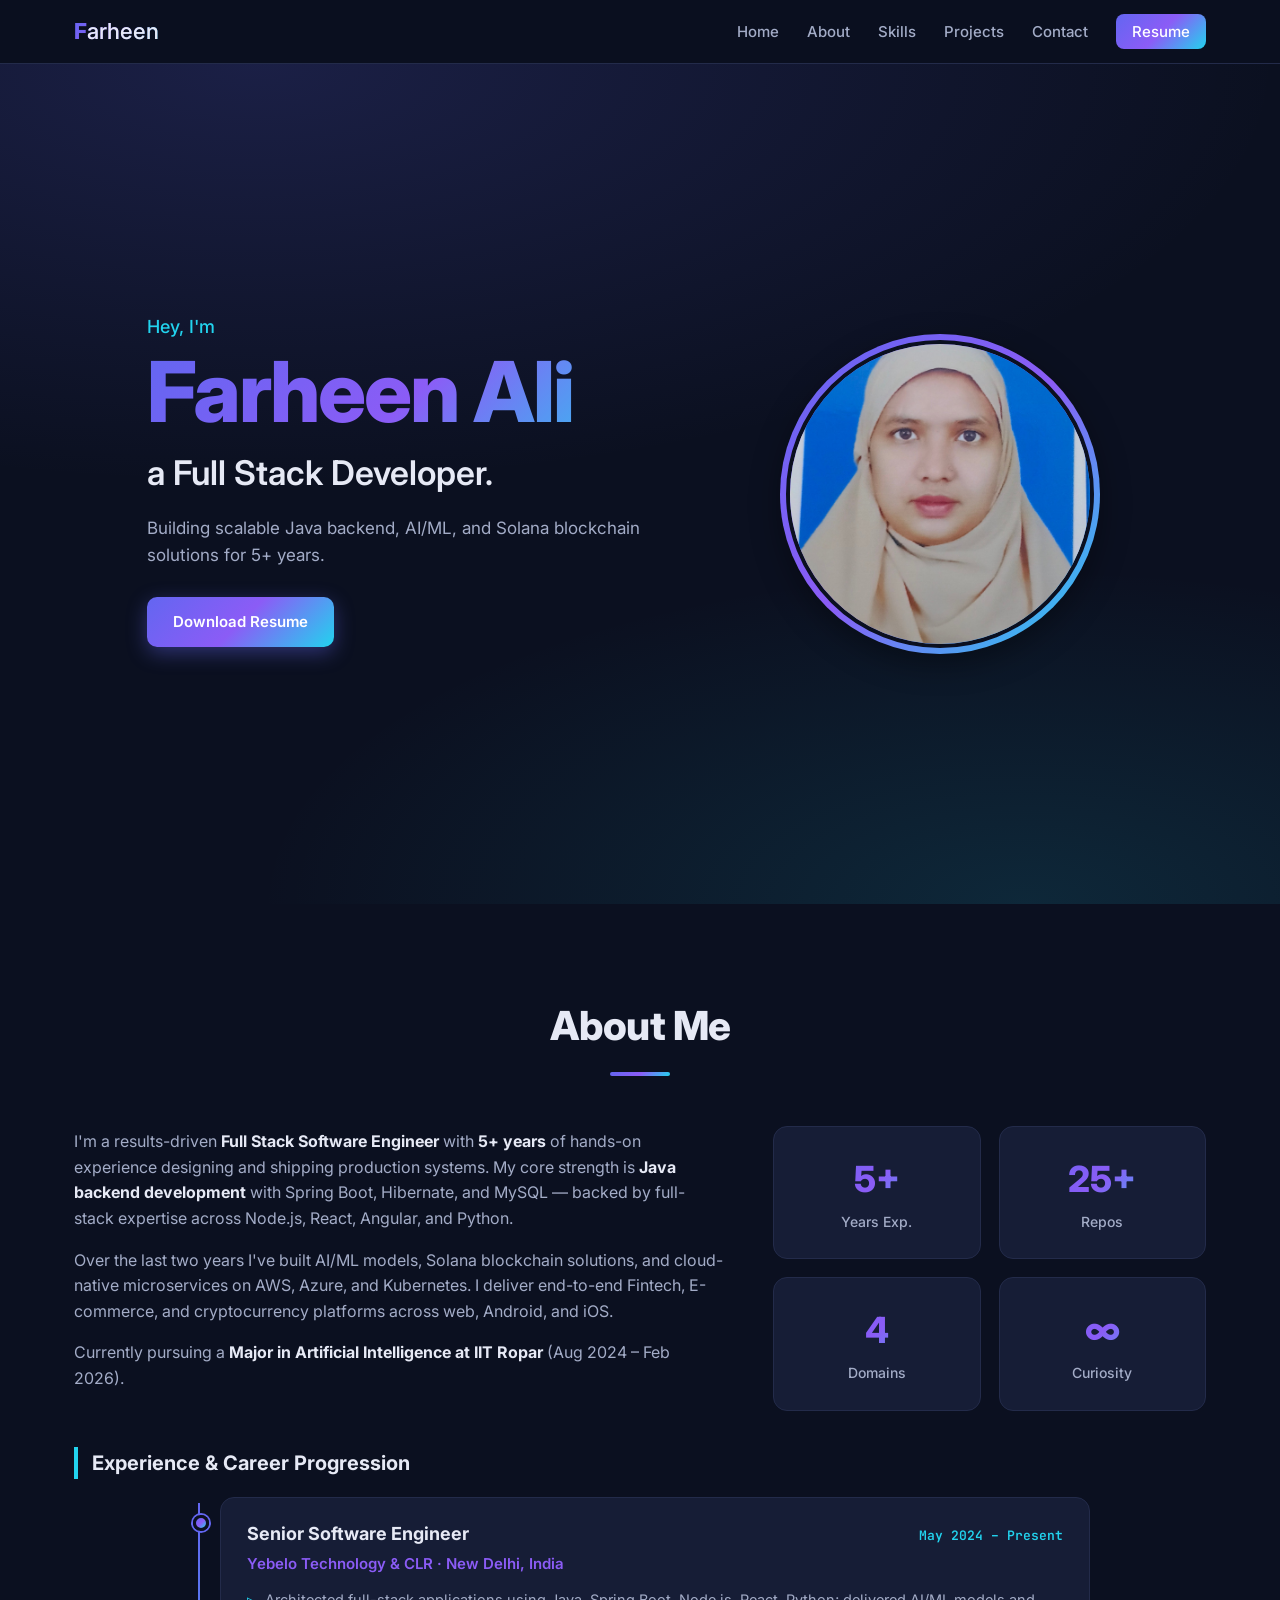
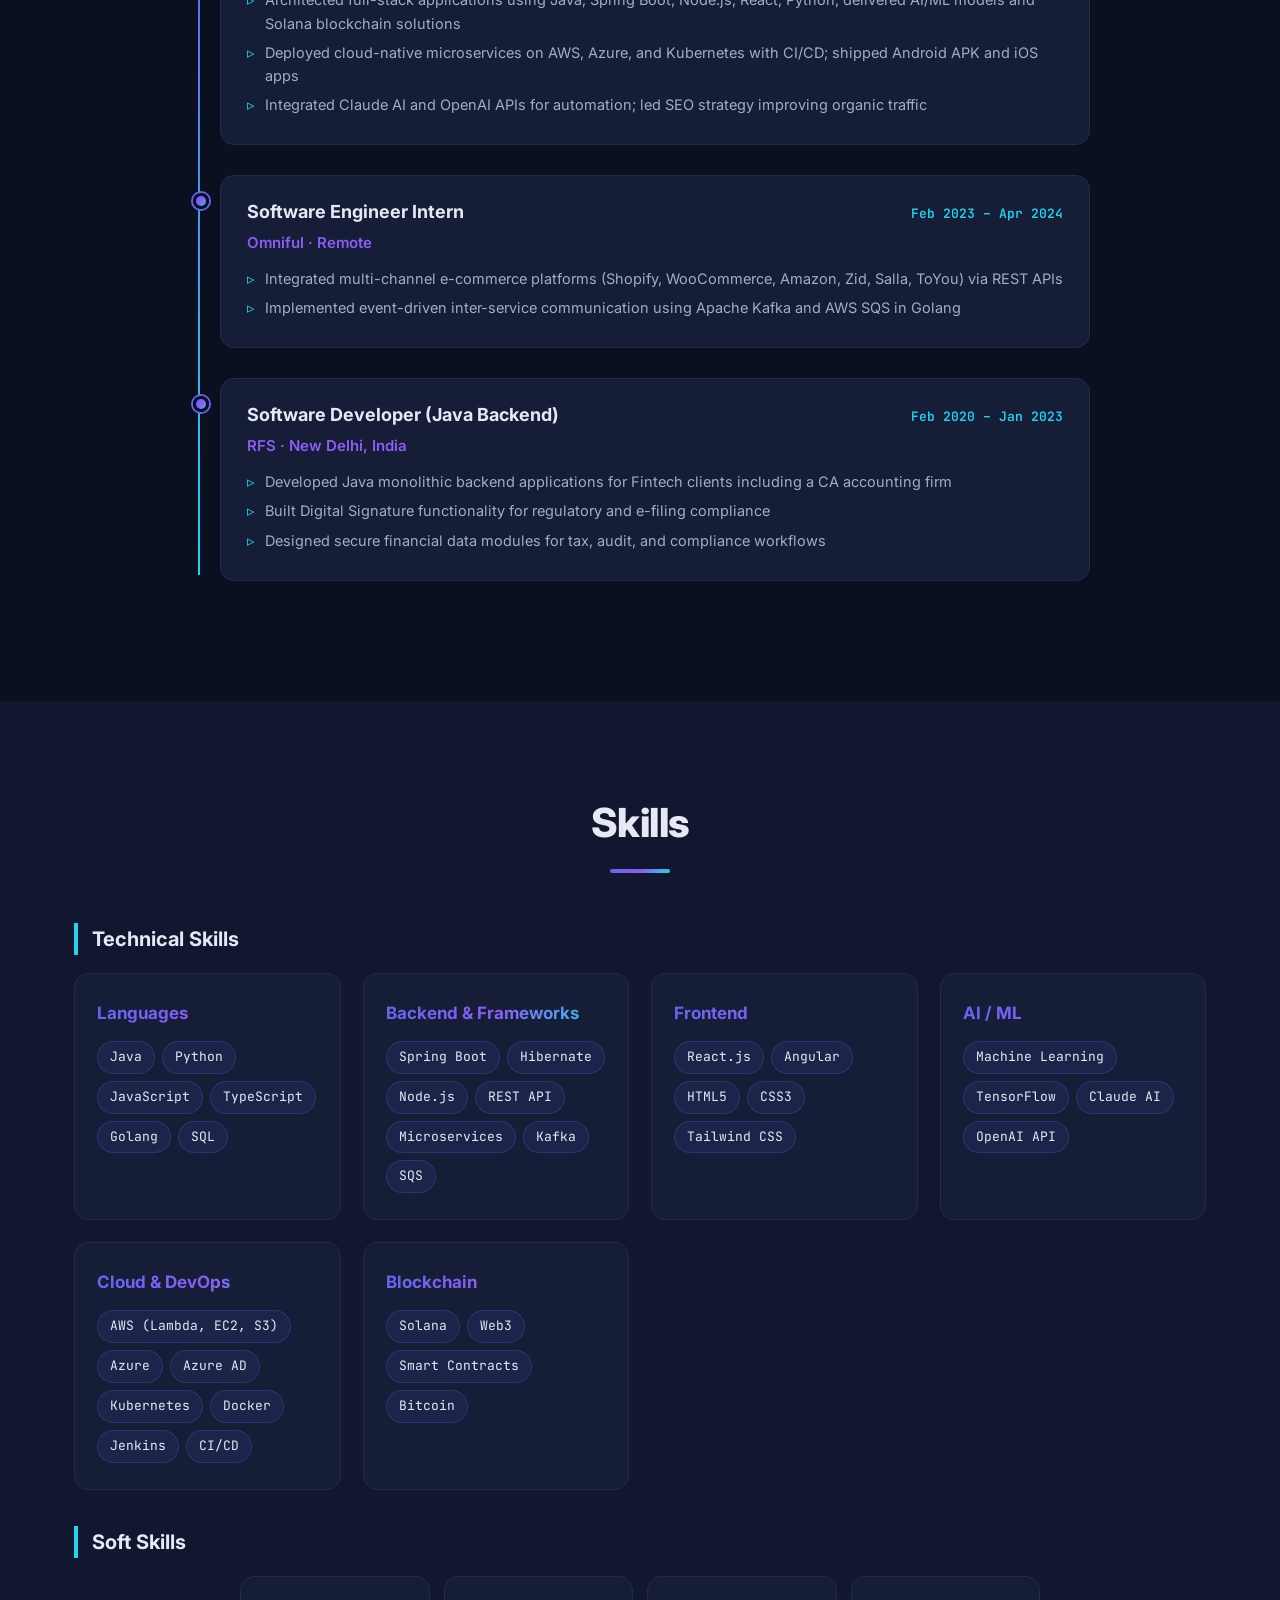
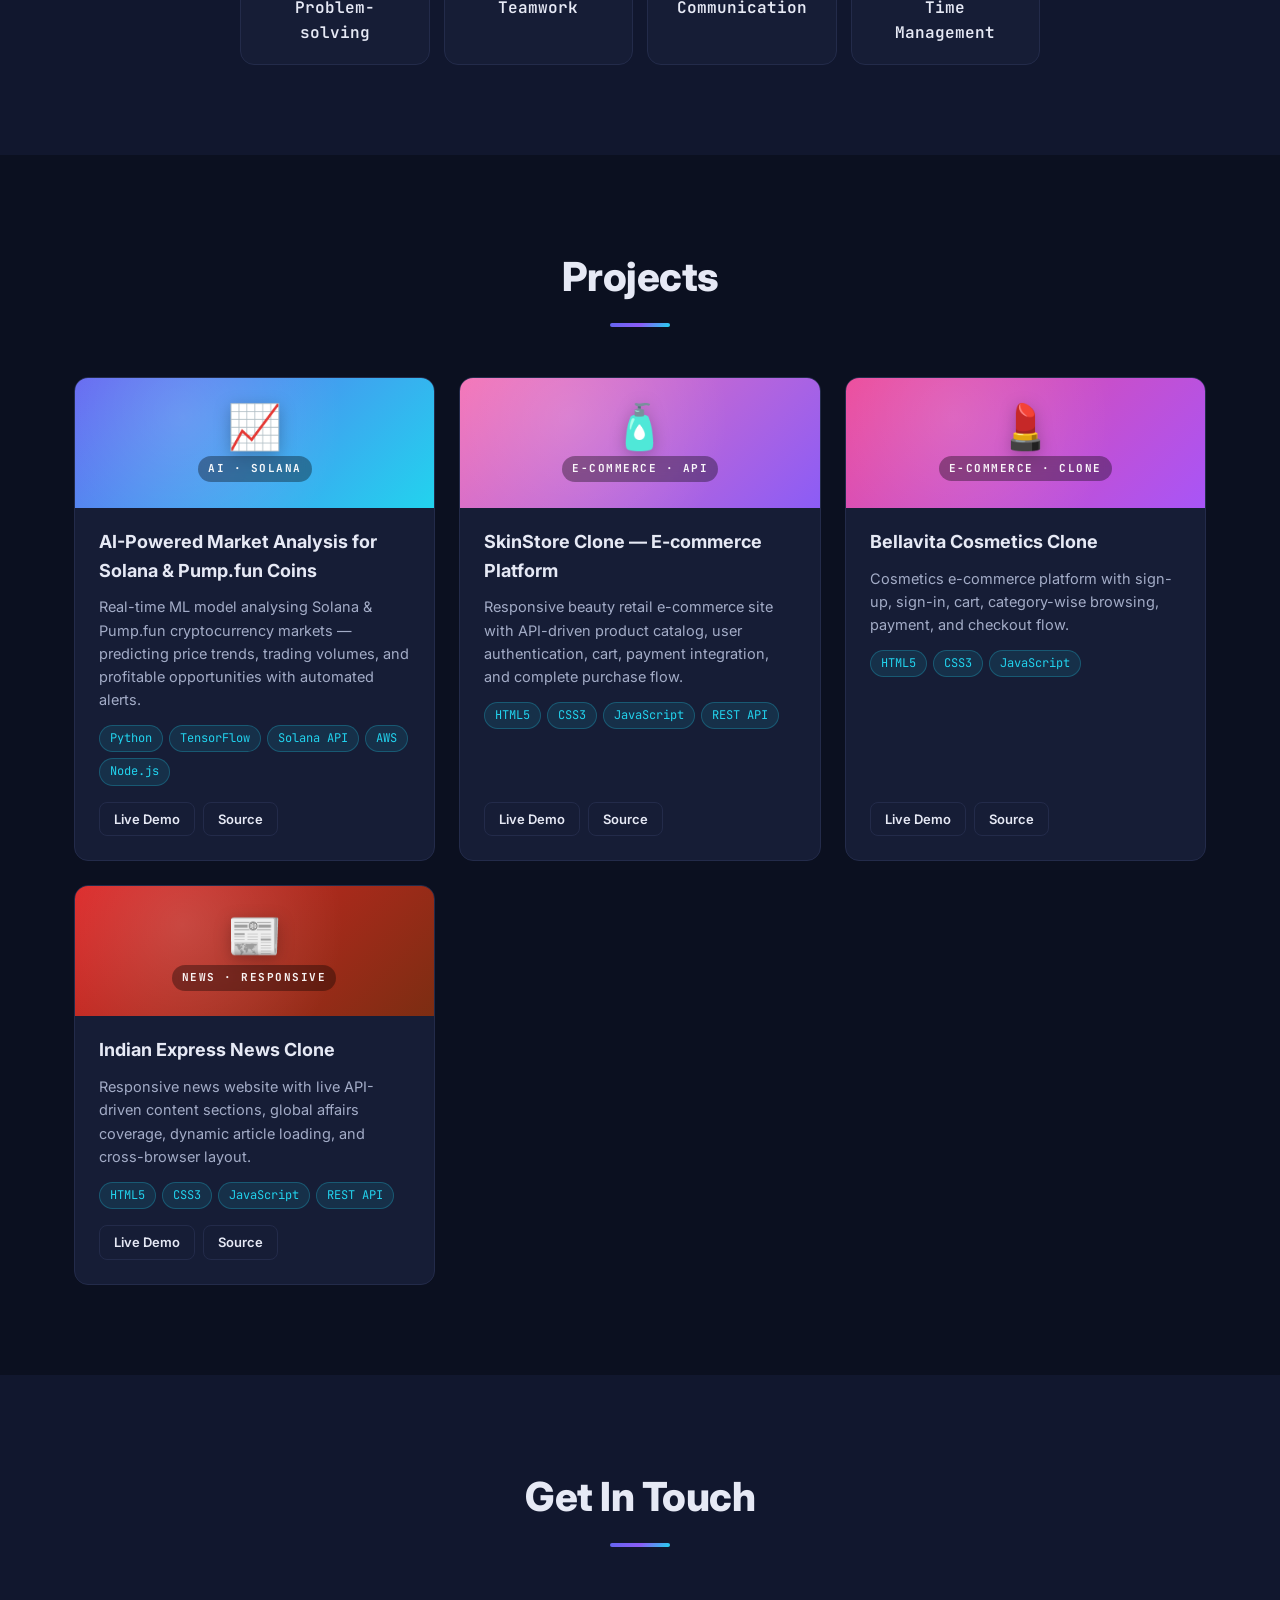
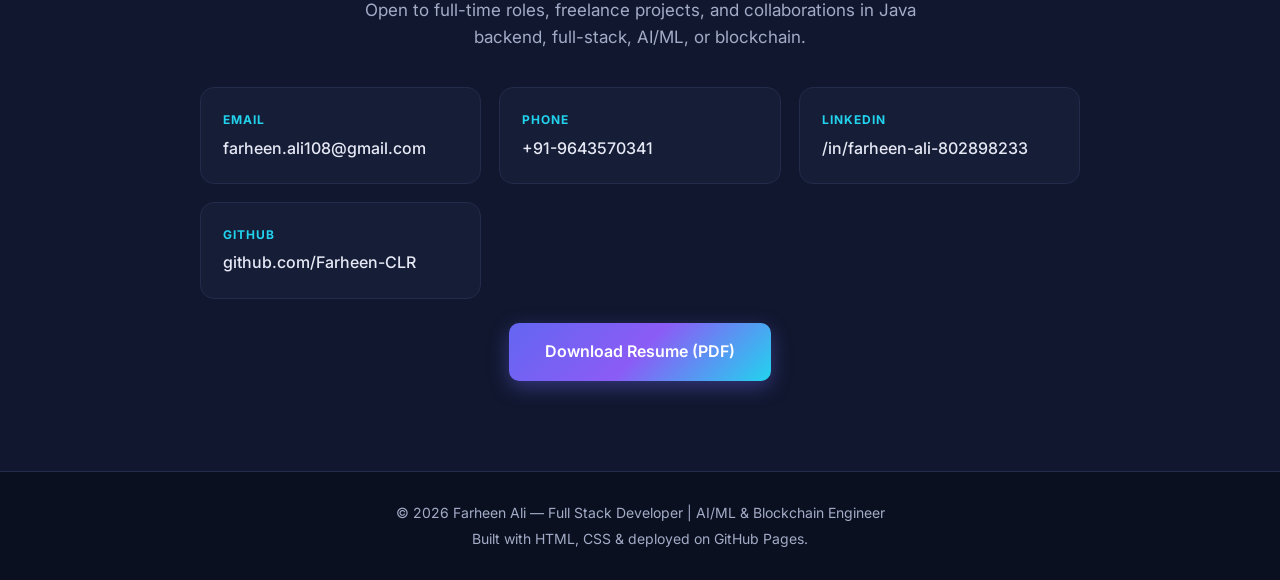
==== commit 5f70f590: "Final fixes: remove Instagram project (Pages not enabled), fix Databases line, add IOC 2nd bullet" ====
--- a/index.html
+++ b/index.html
@@ -236,20 +236,6 @@
         </div>
       </article>
 
-      <article class="proj-card">
-        <div class="proj-hero hero-insta">
-          <span class="hero-emoji">📷</span>
-          <span class="hero-label">UI · Clone</span>
-        </div>
-        <h3>Instagram Login Clone</h3>
-        <p>Pixel-perfect Instagram login page clone with responsive design, form validation, and clean UI matching the original interface.</p>
-        <ul class="stack"><li>HTML5</li><li>CSS3</li><li>JavaScript</li></ul>
-        <div class="proj-links">
-          <a href="https://farheen-clr.github.io/InataLogin/" target="_blank" rel="noopener">Live Demo</a>
-          <a href="https://github.com/Farheen-CLR/InataLogin" target="_blank" rel="noopener">Source</a>
-        </div>
-      </article>
-
     </div>
   </div>
 </section>
